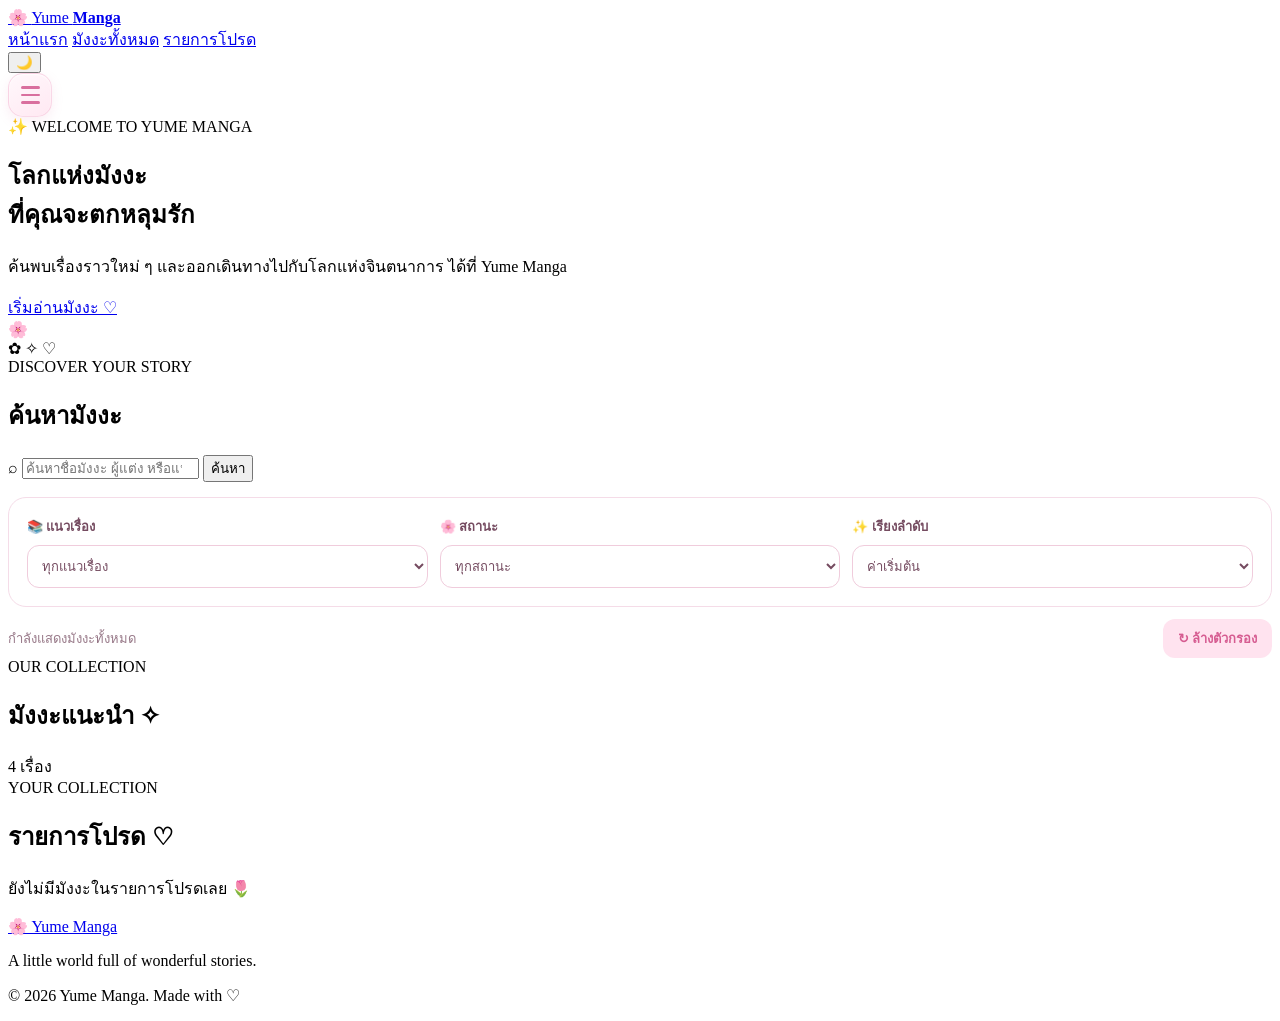
==== index.html @ 16c9b073 "Create index.html" ====
<!DOCTYPE html>
<html lang="th">
<head>
    <meta charset="UTF-8">
    <meta name="viewport" content="width=device-width, initial-scale=1.0">

    <meta name="theme-color" content="#fff1f7">
    <meta name="description" content="Yume Manga โลกแห่งมังงะที่คุณชื่นชอบ">

    <title>Yume Manga | Pink Dream</title>

    <link rel="stylesheet" href="style.css">
    <script src="script.js" defer></script>

    <style>
        /* =================================
           ADVANCED SEARCH
        ================================= */

        .advanced-filters {
            width: 100%;
            display: grid;
            grid-template-columns: repeat(3, minmax(0, 1fr));
            gap: 12px;
            margin-top: 15px;
            padding: 18px;
            border-radius: 18px;
            background: var(--card-bg, #fff);
            border: 1px solid #f5dce8;
            box-sizing: border-box;
        }

        .filter-group {
            display: flex;
            flex-direction: column;
            gap: 8px;
            min-width: 0;
        }

        .filter-group label {
            font-size: 13px;
            font-weight: bold;
            color: var(--text-color, #754b60);
        }

        .filter-select {
            width: 100%;
            min-width: 0;
            box-sizing: border-box;
            padding: 12px 10px;
            border-radius: 12px;
            border: 1px solid #f0ccdc;
            background: var(--card-bg, #fff);
            color: var(--text-color, #754b60);
            font-family: inherit;
            font-size: 13px;
            outline: none;
        }

        .filter-select:focus {
            border-color: #e98ab5;
            box-shadow: 0 0 0 3px rgba(233,138,181,0.12);
        }

        .filter-bottom {
            display: flex;
            justify-content: space-between;
            align-items: center;
            gap: 12px;
            margin-top: 12px;
        }

        .filter-summary {
            font-size: 13px;
            color: var(--text-color, #754b60);
            opacity: 0.75;
        }

        .clear-filters {
            padding: 9px 15px;
            border: none;
            border-radius: 12px;
            background: #ffe3ef;
            color: #d65c91;
            font-family: inherit;
            font-size: 13px;
            font-weight: bold;
            cursor: pointer;
        }

        .clear-filters:active {
            transform: scale(0.97);
        }

        body.dark .advanced-filters {
            border-color: rgba(255,255,255,0.1);
        }

        body.dark .filter-select {
            border-color: rgba(255,255,255,0.15);
        }

        body.dark .clear-filters {
            background: #593b4b;
            color: #ffc2dc;
        }

        @media (max-width: 600px) {
            .advanced-filters {
                grid-template-columns: 1fr;
                gap: 13px;
                padding: 15px;
            }

            .filter-select {
                padding: 13px 12px;
            }

            .filter-bottom {
                align-items: center;
            }
        }

        /* =================================
           CUTE PINK MENU BUTTON
        ================================= */

        .menu-button {
            width: 44px;
            height: 44px;
            min-width: 44px;
            padding: 0;

            display: flex;
            flex-direction: column;
            justify-content: center;
            align-items: center;
            gap: 5px;

            border: 1px solid rgba(236, 151, 190, 0.3);
            border-radius: 15px;

            background: linear-gradient(
                145deg,
                #fff8fc,
                #ffe8f2
            );

            box-shadow:
                0 4px 12px rgba(225, 126, 169, 0.13),
                inset 0 1px 2px rgba(255,255,255,0.9);

            cursor: pointer;

            transition:
                transform 0.25s ease,
                box-shadow 0.25s ease,
                background 0.25s ease;

            -webkit-tap-highlight-color: transparent;
        }

        .menu-button span {
            display: block;
            width: 19px;
            height: 2.5px;

            border-radius: 10px;
            background: #d96f9e;

            transition:
                width 0.25s ease,
                transform 0.25s ease,
                opacity 0.2s ease;
        }

        .menu-button:active {
            transform: scale(0.91);
            box-shadow:
                0 2px 6px rgba(225, 126, 169, 0.15);
        }

        @media (hover: hover) {
            .menu-button:hover {
                transform: translateY(-2px);
                box-shadow:
                    0 6px 15px rgba(225, 126, 169, 0.2);
            }

            .menu-button:hover span:first-child,
            .menu-button:hover span:last-child {
                width: 14px;
            }
        }

        /* DARK MODE */

        body.dark .menu-button {
            background: linear-gradient(
                145deg,
                #493344,
                #382735
            );

            border-color: rgba(255, 190, 220, 0.15);

            box-shadow:
                0 4px 12px rgba(0,0,0,0.15),
                inset 0 1px 2px rgba(255,255,255,0.05);
        }

        body.dark .menu-button span {
            background: #ffc0dc;
        }

        /* ACCESSIBILITY */

        .menu-button:focus-visible {
            outline: 3px solid rgba(233,138,181,0.35);
            outline-offset: 3px;
        }

        @media (prefers-reduced-motion: reduce) {
            .menu-button,
            .menu-button span {
                transition: none;
            }
        }
    </style>
</head>

<body>

    <!-- HEADER -->
    <header class="header">
        <div class="header-inner">

            <a href="index.html" class="logo">
                <span class="logo-icon">🌸</span>
                <span>Yume <b>Manga</b></span>
            </a>

            <nav class="navbar">
                <a href="#home" class="nav-link active">หน้าแรก</a>
                <a href="#manga-list" class="nav-link">มังงะทั้งหมด</a>
                <a href="#favorites" class="nav-link">รายการโปรด</a>
            </nav>

            <div class="header-actions">

                <button
                    class="theme-button"
                    id="theme-toggle"
                    aria-label="เปลี่ยนธีม"
                >
                    🌙
                </button>

                <!-- NEW MENU BUTTON -->
                <button
                    class="menu-button"
                    id="menu-toggle"
                    aria-label="เปิดเมนู"
                    aria-expanded="false"
                    type="button"
                >
                    <span></span>
                    <span></span>
                    <span></span>
                </button>

            </div>

        </div>
    </header>


    <!-- MAIN -->
    <main>

        <!-- HERO -->
        <section class="hero" id="home">

            <div class="hero-content">

                <span class="hero-label">
                    ✨ WELCOME TO YUME MANGA
                </span>

                <h1>
                    โลกแห่งมังงะ<br>
                    ที่คุณจะตกหลุมรัก
                </h1>

                <p>
                    ค้นพบเรื่องราวใหม่ ๆ
                    และออกเดินทางไปกับโลกแห่งจินตนาการ
                    ได้ที่ Yume Manga
                </p>

                <a href="#manga-list" class="primary-button">
                    เริ่มอ่านมังงะ
                    <span>♡</span>
                </a>

            </div>

            <div class="hero-decoration">
                <div class="hero-circle">
                    <span>🌸</span>
                </div>
                <span class="floating flower-one">✿</span>
                <span class="floating flower-two">✧</span>
                <span class="floating flower-three">♡</span>
            </div>

        </section>


        <!-- SEARCH -->
        <section class="search-section">

            <div class="section-heading">
                <div>
                    <span class="small-label">DISCOVER YOUR STORY</span>
                    <h2>ค้นหามังงะ</h2>
                </div>
            </div>

            <div class="search-box">

                <span class="search-icon">⌕</span>

                <input
                    type="search"
                    id="manga-search"
                    placeholder="ค้นหาชื่อมังงะ ผู้แต่ง หรือแนวเรื่อง..."
                    autocomplete="off"
                >

                <button id="search-button">
                    ค้นหา
                </button>

            </div>

            <!-- ADVANCED FILTERS -->
            <div class="advanced-filters">

                <div class="filter-group">
                    <label for="genre-filter">📚 แนวเรื่อง</label>

                    <select id="genre-filter" class="filter-select">
                        <option value="">ทุกแนวเรื่อง</option>
                        <option value="Romance">Romance</option>
                        <option value="Romantic Comedy">Romantic Comedy</option>
                        <option value="Adventure">Adventure</option>
                        <option value="Slice of Life">Slice of Life</option>
                    </select>
                </div>

                <div class="filter-group">
                    <label for="status-filter">🌸 สถานะ</label>

                    <select id="status-filter" class="filter-select">
                        <option value="">ทุกสถานะ</option>
                        <option value="แนะนำ">แนะนำ</option>
                        <option value="ใหม่">ใหม่</option>
                    </select>
                </div>

                <div class="filter-group">
                    <label for="sort-filter">✨ เรียงลำดับ</label>

                    <select id="sort-filter" class="filter-select">
                        <option value="default">ค่าเริ่มต้น</option>
                        <option value="rating">คะแนนสูงสุด</option>
                        <option value="name">ชื่อ A–Z</option>
                    </select>
                </div>

            </div>

            <div class="filter-bottom">

                <span class="filter-summary" id="filter-summary">
                    กำลังแสดงมังงะทั้งหมด
                </span>

                <button
                    type="button"
                    class="clear-filters"
                    id="clear-filters"
                >
                    ↻ ล้างตัวกรอง
                </button>

            </div>

        </section>


        <!-- MANGA LIST -->
        <section class="manga-section" id="manga-list">

            <div class="section-heading">

                <div>
                    <span class="small-label">OUR COLLECTION</span>
                    <h2>มังงะแนะนำ <span>✧</span></h2>
                </div>

                <span class="result-count" id="result-count">
                    4 เรื่อง
                </span>

            </div>

            <div class="manga-grid" id="manga-grid"></div>

            <p class="empty-message" id="empty-message" hidden>
                ไม่พบมังงะที่ค้นหา ♡
            </p>

        </section>


        <!-- FAVORITES -->
        <section class="favorites-section" id="favorites">

            <div class="section-heading">
                <div>
                    <span class="small-label">YOUR COLLECTION</span>
                    <h2>รายการโปรด <span>♡</span></h2>
                </div>
            </div>

            <div class="manga-grid" id="favorites-grid"></div>

            <p class="empty-message" id="favorites-empty">
                ยังไม่มีมังงะในรายการโปรดเลย 🌷
            </p>

        </section>

    </main>


    <!-- FOOTER -->
    <footer class="footer">

        <a href="#home" class="footer-logo">
            🌸 Yume Manga
        </a>

        <p>
            A little world full of wonderful stories.
        </p>

        <div class="footer-line"></div>

        <p class="copyright">
            © 2026 Yume Manga. Made with ♡
        </p>

    </footer>


    <!-- NOTIFICATION -->
    <div class="toast" id="toast" role="status" aria-live="polite"></div>

</body>
</html>
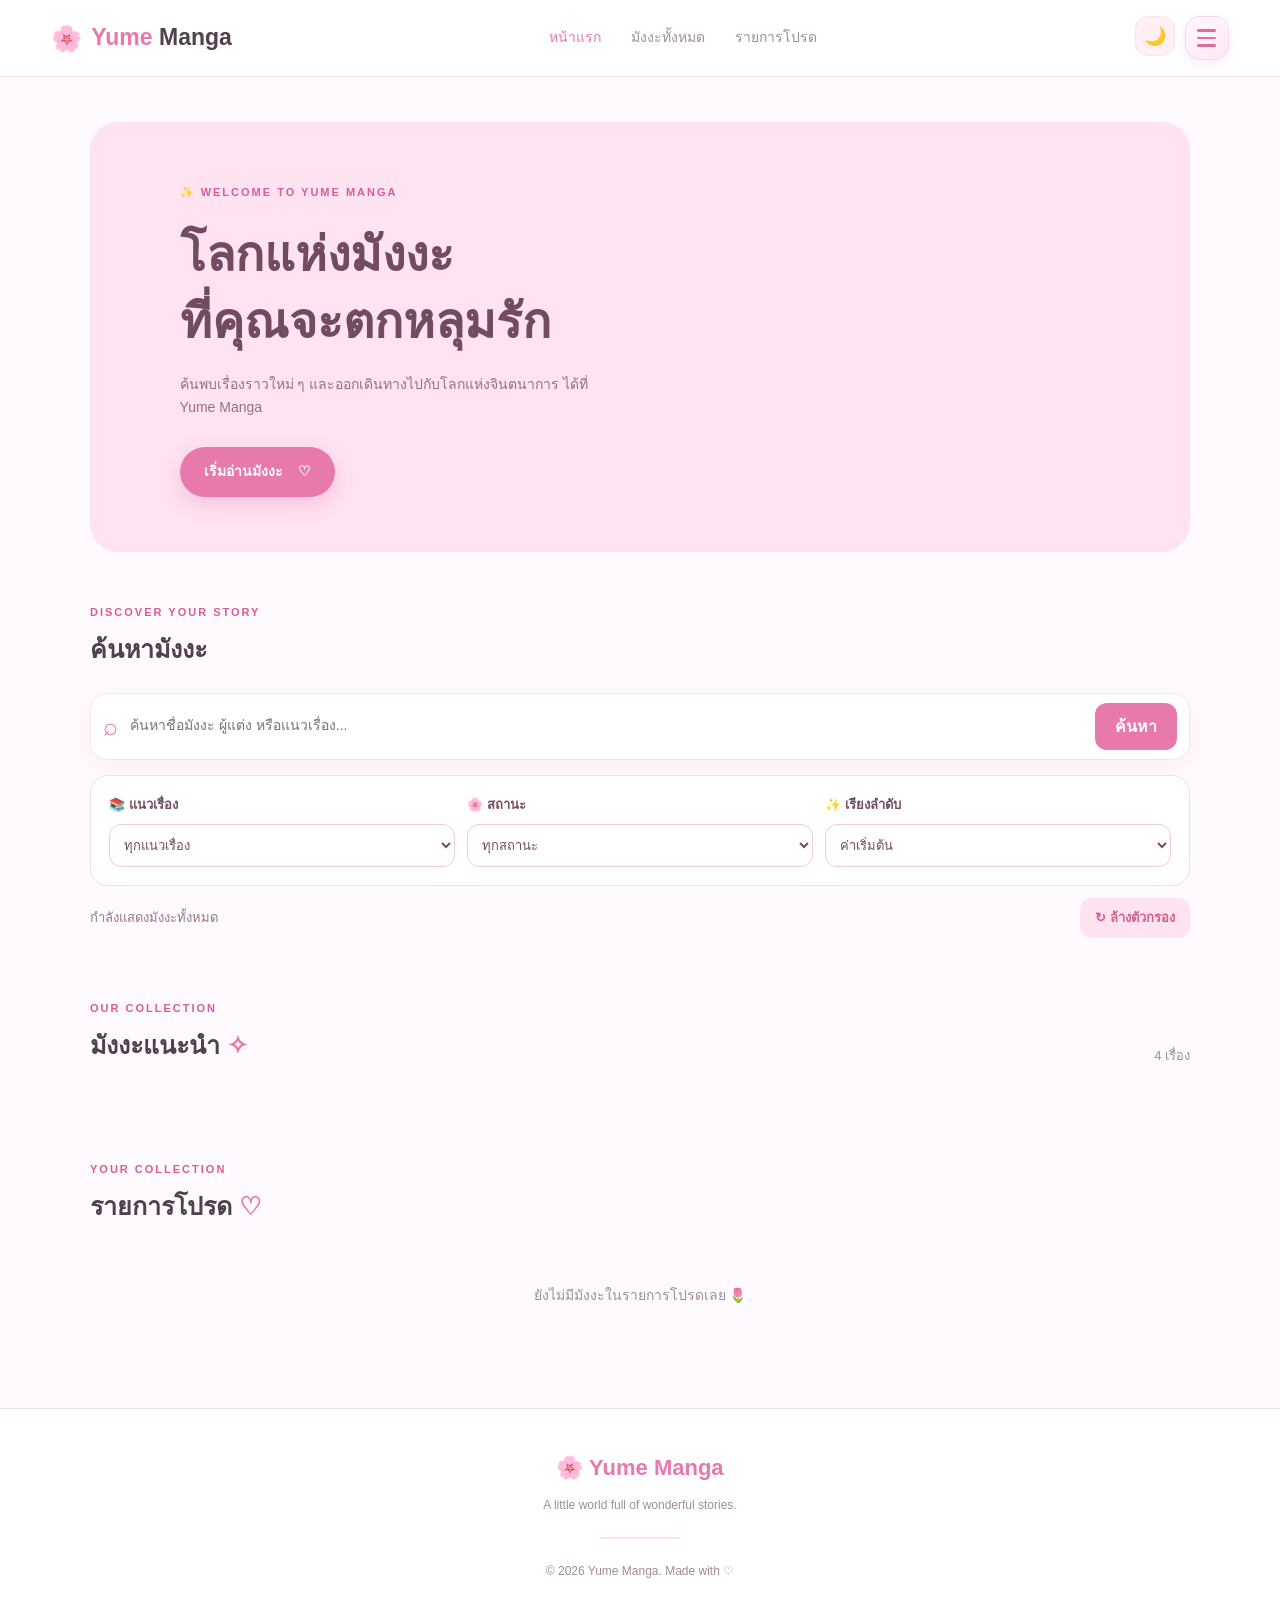
==== commit a67dceed: "Update index.html" ====
--- a/index.html
+++ b/index.html
@@ -1,6 +1,6 @@
 
 <!DOCTYPE html>
-<html lang="th">
+<html lang="th"> 
 <head>
     <meta charset="UTF-8">
     <meta name="viewport" content="width=device-width, initial-scale=1.0">
--- a/style.css
+++ b/style.css
@@ -0,0 +1,1553 @@
+/* =================================
+   YUME MANGA - PINK DREAM v1.1
+   Original Design + Responsive
+================================= */
+
+:root {
+    --pink: #e879ad;
+    --pink-dark: #d95b98;
+    --pink-light: #fff0f6;
+    --pink-soft: #ffe3ef;
+
+    --bg: #fffafd;
+    --surface: #ffffff;
+    --text: #51414c;
+    --muted: #a18d99;
+    --border: #f5e4ed;
+
+    --shadow: 0 8px 30px rgba(211, 112, 160, 0.09);
+}
+
+/* DARK MODE */
+
+body.dark {
+    --pink: #f18bbd;
+    --pink-dark: #e879ad;
+    --pink-light: #493143;
+    --pink-soft: #57384c;
+
+    --bg: #211b25;
+    --surface: #2c2430;
+    --text: #f9eaf2;
+    --muted: #c0a8b7;
+    --border: #443443;
+
+    --shadow: 0 8px 30px rgba(0, 0, 0, 0.2);
+}
+
+/* RESET */
+
+* {
+    margin: 0;
+    padding: 0;
+    box-sizing: border-box;
+}
+
+html {
+    scroll-behavior: smooth;
+    scroll-padding-top: 90px;
+    -webkit-text-size-adjust: 100%;
+}
+
+body {
+    font-family: -apple-system, BlinkMacSystemFont,
+        "Segoe UI", sans-serif;
+
+    background: var(--bg);
+    color: var(--text);
+    line-height: 1.7;
+
+    overflow-x: hidden;
+    min-height: 100vh;
+
+    transition: background 0.3s, color 0.3s;
+}
+
+button, input {
+    font: inherit;
+}
+
+button {
+    cursor: pointer;
+    -webkit-tap-highlight-color: transparent;
+}
+
+a {
+    color: inherit;
+    text-decoration: none;
+}
+
+img {
+    max-width: 100%;
+}
+
+section {
+    width: min(1100px, 90%);
+    margin: auto;
+}
+
+/* HEADER */
+
+.header {
+    background: var(--surface);
+    border-bottom: 1px solid var(--border);
+
+    position: sticky;
+    top: 0;
+    z-index: 100;
+}
+
+.header-inner {
+    width: min(1200px, 92%);
+    min-height: 76px;
+    margin: auto;
+
+    display: flex;
+    align-items: center;
+    justify-content: space-between;
+    gap: 25px;
+}
+
+.logo {
+    display: flex;
+    align-items: center;
+    gap: 9px;
+
+    font-size: 23px;
+    font-weight: 800;
+    color: var(--pink);
+    white-space: nowrap;
+}
+
+.logo-icon {
+    font-size: 25px;
+}
+
+.logo b {
+    color: var(--text);
+}
+
+.navbar {
+    display: flex;
+    align-items: center;
+    gap: 30px;
+}
+
+.nav-link {
+    font-size: 14px;
+    color: var(--muted);
+    transition: 0.2s;
+}
+
+.nav-link:hover,
+.nav-link.active {
+    color: var(--pink);
+}
+
+.header-actions {
+    display: flex;
+    gap: 10px;
+}
+
+.theme-button,
+.menu-button {
+    width: 40px;
+    height: 40px;
+
+    border: 1px solid var(--border);
+    border-radius: 13px;
+
+    background: var(--pink-light);
+    color: var(--text);
+
+    font-size: 18px;
+}
+
+.menu-button {
+    display: none;
+}
+
+/* HERO */
+
+.hero {
+    min-height: 370px;
+    margin: 45px auto;
+
+    padding: 55px 7%;
+    border-radius: 28px;
+
+    background:
+        radial-gradient(circle at 85% 20%,
+            #fff 0%, transparent 24%),
+        linear-gradient(120deg,
+            #ffe9f2, #ffd5e8, #fff1f7);
+
+    display: flex;
+    align-items: center;
+    justify-content: space-between;
+
+    overflow: hidden;
+    position: relative;
+}
+
+.dark .hero {
+    background:
+        linear-gradient(120deg,
+            #493143, #68415a, #3c293b);
+}
+
+.hero-content {
+    max-width: 580px;
+    position: relative;
+    z-index: 2;
+}
+
+.hero-label,
+.small-label {
+    color: var(--pink-dark);
+    font-size: 11px;
+    font-weight: 800;
+    letter-spacing: 2px;
+}
+
+.hero h1 {
+    font-size: clamp(32px, 5vw, 48px);
+    line-height: 1.35;
+    margin: 17px 0;
+    color: #704b61;
+}
+
+.dark .hero h1 {
+    color: #fff0f6;
+}
+
+.hero p {
+    color: #956f83;
+    max-width: 420px;
+    font-size: 14px;
+    margin-bottom: 27px;
+}
+
+.dark .hero p {
+    color: #f4d5e5;
+}
+
+.primary-button {
+    display: inline-flex;
+    align-items: center;
+    gap: 15px;
+
+    background: var(--pink);
+    color: white;
+
+    padding: 13px 24px;
+    border-radius: 30px;
+
+    font-size: 14px;
+    font-weight: 700;
+
+    box-shadow: 0 7px 20px rgba(216, 99, 155, 0.25);
+    transition: 0.25s;
+}
+
+.primary-button:hover {
+    background: var(--pink-dark);
+    transform: translateY(-3px);
+}
+
+.hero-decoration {
+    width: 270px;
+    height: 270px;
+    position: relative;
+    flex-shrink: 0;
+    margin-right: 25px;
+}
+
+.hero-circle {
+    width: 210px;
+    height: 210px;
+
+    position: absolute;
+    top: 30px;
+    left: 30px;
+
+    background: rgba(255,255,255,0.65);
+    border: 2px solid rgba(255,255,255,0.8);
+    border-radius: 50%;
+
+    display: grid;
+    place-items: center;
+}
+
+.hero-circle span {
+    font-size: 100px;
+}
+
+.floating {
+    position: absolute;
+    color: #e879ad;
+}
+
+.flower-one {
+    top: 0;
+    right: 20px;
+    font-size: 40px;
+}
+
+.flower-two {
+    bottom: 5px;
+    left: 0;
+    font-size: 35px;
+}
+
+.flower-three {
+    bottom: 25px;
+    right: 0;
+    font-size: 45px;
+}
+
+/* SECTION HEADING */
+
+.section-heading {
+    display: flex;
+    justify-content: space-between;
+    align-items: end;
+    margin-bottom: 22px;
+    gap: 10px;
+}
+
+.section-heading h2 {
+    font-size: 25px;
+    margin-top: 4px;
+}
+
+.section-heading h2 span {
+    color: var(--pink);
+}
+
+.result-count {
+    color: var(--muted);
+    font-size: 13px;
+}
+
+/* SEARCH */
+
+.search-section {
+    margin-bottom: 55px;
+}
+
+.search-box {
+    display: flex;
+    align-items: center;
+    gap: 12px;
+
+    background: var(--surface);
+    border: 1px solid var(--border);
+    border-radius: 17px;
+
+    padding: 9px 12px;
+    box-shadow: var(--shadow);
+
+    width: 100%;
+}
+
+.search-icon {
+    font-size: 25px;
+    color: var(--pink);
+    flex-shrink: 0;
+}
+
+.search-box input {
+    flex: 1;
+    min-width: 0;
+    width: 100%;
+
+    border: none;
+    outline: none;
+
+    background: transparent;
+    color: var(--text);
+    font-size: 14px;
+}
+
+.search-box button {
+    flex-shrink: 0;
+
+    border: none;
+    border-radius: 12px;
+    padding: 10px 20px;
+
+    background: var(--pink);
+    color: white;
+    font-weight: 700;
+}
+
+/* MANGA GRID */
+
+.manga-section,
+.favorites-section {
+    margin-bottom: 65px;
+}
+
+.manga-grid {
+    display: grid;
+    grid-template-columns: repeat(4, minmax(0, 1fr));
+    gap: 22px;
+}
+
+/* MANGA CARD */
+
+.manga-card {
+    min-width: 0;
+
+    background: var(--surface);
+    border: 1px solid var(--border);
+    border-radius: 17px;
+
+    overflow: hidden;
+    box-shadow: var(--shadow);
+
+    transition: transform 0.25s, box-shadow 0.25s;
+}
+
+.manga-card:hover {
+    transform: translateY(-6px);
+    box-shadow: 0 15px 35px rgba(211,112,160,0.16);
+}
+
+.manga-cover {
+    height: 220px;
+    position: relative;
+
+    display: grid;
+    place-items: center;
+    overflow: hidden;
+}
+
+.cover-art {
+    font-size: 70px;
+    filter: drop-shadow(0 8px 10px rgba(0,0,0,0.12));
+    transition: transform 0.3s;
+}
+
+.manga-card:hover .cover-art {
+    transform: scale(1.12) rotate(-4deg);
+}
+
+.cover-1 {
+    background: linear-gradient(140deg, #ffd5e8, #f5b4d1);
+}
+
+.cover-2 {
+    background: linear-gradient(140deg, #d8d4ff, #b9b5f3);
+}
+
+.cover-3 {
+    background: linear-gradient(140deg, #ffe6bc, #f9c78f);
+}
+
+.cover-4 {
+    background: linear-gradient(140deg, #d3f0e5, #a7ddcf);
+}
+
+.manga-status {
+    position: absolute;
+    top: 12px;
+    left: 12px;
+
+    background: rgba(255,255,255,0.9);
+    color: #c65e91;
+
+    border-radius: 20px;
+    padding: 4px 10px;
+
+    font-size: 10px;
+    font-weight: 800;
+}
+
+.favorite-button {
+    position: absolute;
+    top: 10px;
+    right: 10px;
+
+    width: 34px;
+    height: 34px;
+
+    border: none;
+    border-radius: 50%;
+
+    background: rgba(255,255,255,0.9);
+    color: #d8a3bd;
+
+    font-size: 18px;
+}
+
+.favorite-button.selected {
+    color: #e34e8c;
+}
+
+.manga-info {
+    padding: 15px;
+}
+
+.manga-info h3 {
+    font-size: 15px;
+    margin-bottom: 5px;
+
+    overflow-wrap: anywhere;
+}
+
+.manga-info p {
+    color: var(--muted);
+    font-size: 12px;
+}
+
+.manga-meta {
+    display: flex;
+    align-items: center;
+    justify-content: space-between;
+    gap: 5px;
+
+    margin-top: 13px;
+}
+
+.genre {
+    background: var(--pink-light);
+    color: var(--pink-dark);
+
+    padding: 4px 9px;
+    border-radius: 20px;
+
+    font-size: 10px;
+}
+
+.rating {
+    color: #d89b45;
+    font-size: 12px;
+    white-space: nowrap;
+}
+
+/* EMPTY MESSAGE */
+
+.empty-message {
+    color: var(--muted);
+    text-align: center;
+    padding: 35px 10px;
+    font-size: 14px;
+}
+
+/* FOOTER */
+
+.footer {
+    text-align: center;
+    background: var(--surface);
+
+    border-top: 1px solid var(--border);
+    padding: 40px 15px;
+}
+
+.footer-logo {
+    color: var(--pink);
+    font-weight: 800;
+    font-size: 22px;
+}
+
+.footer p {
+    color: var(--muted);
+    font-size: 12px;
+    margin-top: 8px;
+}
+
+.footer-line {
+    width: 80px;
+    height: 2px;
+    background: var(--pink-soft);
+    margin: 22px auto;
+}
+
+/* TOAST */
+
+.toast {
+    position: fixed;
+    bottom: calc(25px + env(safe-area-inset-bottom));
+    left: 50%;
+
+    transform: translate(-50%, 20px);
+    opacity: 0;
+    pointer-events: none;
+
+    background: var(--text);
+    color: var(--surface);
+
+    padding: 12px 22px;
+    border-radius: 30px;
+
+    font-size: 13px;
+    z-index: 200;
+
+    transition: 0.3s;
+    max-width: 90%;
+    text-align: center;
+}
+
+.toast.show {
+    opacity: 1;
+    transform: translate(-50%, 0);
+}
+
+/* MOBILE MENU */
+
+@media (max-width: 700px) {
+
+    section {
+        width: 92%;
+    }
+
+    .header-inner {
+        width: 92%;
+        min-height: 65px;
+    }
+
+    .logo {
+        font-size: 20px;
+    }
+
+    .menu-button {
+        display: block;
+    }
+
+    .navbar {
+        display: none;
+
+        position: absolute;
+        top: 65px;
+        left: 0;
+        width: 100%;
+
+        background: var(--surface);
+        border-bottom: 1px solid var(--border);
+
+        padding: 20px;
+        flex-direction: column;
+        gap: 20px;
+    }
+
+    .navbar.open {
+        display: flex;
+    }
+
+    .hero {
+        min-height: 340px;
+        padding: 35px 25px;
+        margin: 25px auto;
+    }
+
+    .hero-decoration {
+        position: absolute;
+        right: -110px;
+        bottom: -50px;
+        opacity: 0.35;
+    }
+
+    .hero-content {
+        max-width: 100%;
+    }
+
+    .hero h1 {
+        font-size: 33px;
+    }
+
+    .manga-grid {
+        grid-template-columns: repeat(2, minmax(0, 1fr));
+        gap: 13px;
+    }
+
+    .manga-cover {
+        height: clamp(145px, 43vw, 190px);
+    }
+
+    .cover-art {
+        font-size: 55px;
+    }
+
+    .manga-info {
+        padding: 11px;
+    }
+
+    .manga-info h3 {
+        font-size: 13px;
+        line-height: 1.5;
+    }
+
+    .section-heading h2 {
+        font-size: 21px;
+    }
+
+    .search-section {
+        margin-bottom: 40px;
+    }
+
+}
+
+/* SMALL IPHONE */
+
+@media (max-width: 390px) {
+
+    .hero {
+        padding: 30px 20px;
+    }
+
+    .hero h1 {
+        font-size: 29px;
+    }
+
+    .search-box {
+        gap: 8px;
+        padding: 8px;
+    }
+
+    .search-box button {
+        padding: 9px 12px;
+        font-size: 12px;
+    }
+
+    .search-box input {
+        font-size: 13px;
+    }
+
+    .manga-grid {
+        gap: 10px;
+    }
+
+    .manga-cover {
+        height: 145px;
+    }
+
+    .manga-info {
+        padding: 9px;
+    }
+
+    .favorite-button {
+        width: 32px;
+        height: 32px;
+        top: 7px;
+        right: 7px;
+    }
+
+    .manga-status {
+        top: 8px;
+        left: 7px;
+        font-size: 9px;
+        padding: 3px 7px;
+    }
+
+}
+
+/* VERY SMALL SCREEN */
+
+@media (max-width: 340px) {
+
+    .hero h1 {
+        font-size: 26px;
+    }
+
+    .manga-cover {
+        height: 125px;
+    }
+
+    .cover-art {
+        font-size: 43px;
+    }
+
+    .section-heading h2 {
+        font-size: 18px;
+    }
+
+}
+
+/* IPHONE SAFE AREA */
+
+@supports (padding: env(safe-area-inset-bottom)) {
+
+    .footer {
+        padding-bottom: calc(40px + env(safe-area-inset-bottom));
+    }
+
+}
+
+/* REDUCED MOTION */
+
+@media (prefers-reduced-motion: reduce) {
+
+    *,
+    *::before,
+    *::after {
+        scroll-behavior: auto !important;
+        transition-duration: 0.01ms !important;
+        animation-duration: 0.01ms !important;
+    }
+
+}
+/* =================================
+   MOBILE MANGA CARD FIX
+================================= */
+
+.manga-cover {
+    position: relative;
+    overflow: hidden;
+}
+
+.cover-image {
+    display: block;
+    width: 100%;
+    height: 100%;
+    object-fit: cover;
+    object-position: center;
+}
+
+/* มือถือ */
+@media (max-width: 700px) {
+
+    .manga-grid,
+    #manga-grid,
+    #favorites-grid {
+        grid-template-columns: repeat(2, minmax(0, 1fr));
+        gap: 12px;
+    }
+
+    .manga-card {
+        min-width: 0;
+        width: 100%;
+        border-radius: 12px;
+        overflow: hidden;
+    }
+
+    .manga-cover {
+        width: 100%;
+        height: auto;
+        aspect-ratio: 3 / 4;
+        border-radius: 12px;
+    }
+
+    .cover-image {
+        position: absolute;
+        inset: 0;
+        width: 100%;
+        height: 100%;
+        object-fit: cover;
+    }
+
+    .cover-art {
+        font-size: 42px;
+    }
+
+    .manga-info {
+        padding: 9px;
+    }
+
+    .manga-info h3 {
+        font-size: 14px;
+        line-height: 1.4;
+    }
+
+    .manga-info p {
+        font-size: 12px;
+    }
+
+    .manga-meta {
+        font-size: 11px;
+        gap: 5px;
+    }
+}
+/* =================================
+   PAGE TRANSITION
+================================= */
+
+body {
+    opacity: 1;
+    transition: opacity 0.45s ease;
+}
+
+body.page-leaving {
+    opacity: 0;
+}
+
+@media (prefers-reduced-motion: reduce) {
+    body {
+        transition: none;
+    }
+}
+
+/* =================================
+   YUME MANGA - HERO BLUR BACKGROUND
+================================= */
+
+.hero {
+    position: relative;
+    isolation: isolate;
+    overflow: hidden;
+
+    background: #ffe3ef;
+}
+
+/* รูปภาพพื้นหลังแบบเบลอ */
+.hero::before {
+    content: "";
+    position: absolute;
+    inset: -15px;
+    z-index: -2;
+
+    background-image: url("https://i.ibb.co/YFgqMd2Y/IMG-0513.jpg");
+    background-size: cover;
+    background-position: center;
+    background-repeat: no-repeat;
+
+    filter: blur(9px);
+    transform: scale(1.05);
+}
+
+/* ชั้นสีชมพูโปร่งใส */
+.hero::after {
+    content: "";
+    position: absolute;
+    inset: 0;
+    z-index: -1;
+
+    background: rgba(255, 225, 239, 0.72);
+    pointer-events: none;
+}
+
+/* Dark Mode */
+body.dark .hero::after {
+    background: rgba(55, 35, 51, 0.72);
+}
+
+/* เนื้อหาต้องอยู่ด้านบน */
+.hero-content,
+.hero-decoration {
+    position: relative;
+    z-index: 1;
+}
+
+/* =================================
+   HERO MOBILE LAYOUT FIX
+================================= */
+
+.hero {
+    width: min(1100px, 90%);
+    min-height: 370px;
+    display: flex;
+    align-items: center;
+    justify-content: space-between;
+}
+
+.hero-content {
+    width: 100%;
+    max-width: 580px;
+    min-width: 0;
+    flex: 1 1 auto;
+}
+
+.hero h1 {
+    word-break: normal;
+    overflow-wrap: normal;
+    line-height: 1.4;
+}
+
+.hero-label {
+    letter-spacing: 2px;
+}
+
+/* MOBILE */
+@media (max-width: 700px) {
+
+    .hero {
+        width: 92%;
+        min-height: 340px;
+        padding: 35px 25px;
+        display: block;
+    }
+
+    .hero-content {
+        width: 100%;
+        max-width: none;
+        min-width: 0;
+    }
+
+    .hero h1 {
+        font-size: clamp(27px, 7vw, 33px);
+        line-height: 1.45;
+    }
+
+    .hero p {
+        max-width: 100%;
+        font-size: 14px;
+        line-height: 1.8;
+    }
+
+    .hero-decoration {
+        position: absolute;
+        right: -110px;
+        bottom: -50px;
+        opacity: 0.35;
+        pointer-events: none;
+    }
+
+}
+
+/* SMALL IPHONE */
+@media (max-width: 390px) {
+
+    .hero {
+        padding: 30px 20px;
+    }
+
+    .hero-content {
+        width: 100%;
+    }
+
+    .hero h1 {
+        font-size: 29px;
+    }
+
+}
+
+/* =================================
+   HERO BACKGROUND - FINAL FIX
+================================= */
+
+/* ลดความเบลอของภาพพื้นหลัง */
+.hero::before {
+    filter: blur(2px);
+    transform: scale(1.02);
+}
+
+/* ลดความเข้มของสีชมพูที่ทับภาพ */
+.hero::after {
+    background: rgba(255, 225, 239, 0.35);
+}
+
+/* เอาดอกไม้และวงกลมตกแต่งออก */
+.hero-decoration {
+    display: none !important;
+}
+
+/* DARK MODE */
+body.dark .hero::after {
+    background: rgba(55, 35, 51, 0.45);
+}
+
+/* =========================================
+   YUME MANGA — PINK DREAM EFFECTS
+   Global Animation System
+========================================= */
+
+/* -----------------------------------------
+   1. GLOBAL SMOOTH EFFECTS
+----------------------------------------- */
+
+html {
+    scroll-behavior: smooth;
+}
+
+body {
+    overflow-x: hidden;
+}
+
+button,
+a,
+.manga-card,
+.chapter-item {
+    -webkit-tap-highlight-color: transparent;
+}
+
+/* -----------------------------------------
+   2. SOFT PAGE TRANSITION
+----------------------------------------- */
+
+body {
+    transition:
+        background-color 0.4s ease,
+        color 0.4s ease,
+        opacity 0.5s ease;
+}
+
+body.page-leaving {
+    opacity: 0;
+    pointer-events: none;
+}
+
+/* -----------------------------------------
+   3. FLOATING SPARKLES
+----------------------------------------- */
+
+body::after {
+    content: "✦";
+    position: fixed;
+    top: 18%;
+    right: 7%;
+    z-index: 10;
+    color: var(--pink);
+    font-size: 17px;
+    opacity: 0;
+    pointer-events: none;
+    animation: yumeSparkle 5s ease-in-out infinite;
+}
+
+@keyframes yumeSparkle {
+    0%, 100% {
+        opacity: 0;
+        transform: translateY(10px) rotate(0deg) scale(0.7);
+    }
+
+    35%, 65% {
+        opacity: 0.65;
+        transform: translateY(-8px) rotate(45deg) scale(1);
+    }
+}
+
+/* -----------------------------------------
+   4. MANGA CARD REVEAL
+----------------------------------------- */
+
+.manga-card {
+    animation: yumeCardAppear 0.65s ease both;
+    transition:
+        transform 0.35s ease,
+        box-shadow 0.35s ease,
+        opacity 0.35s ease;
+}
+
+@keyframes yumeCardAppear {
+    from {
+        opacity: 0;
+        transform: translateY(18px) scale(0.97);
+    }
+
+    to {
+        opacity: 1;
+        transform: translateY(0) scale(1);
+    }
+}
+
+.manga-card:active {
+    transform: scale(0.97);
+}
+
+.manga-cover {
+    overflow: hidden;
+}
+
+.cover-image {
+    transition:
+        transform 0.65s cubic-bezier(0.2, 0.7, 0.3, 1),
+        filter 0.4s ease;
+}
+
+.manga-card:hover .cover-image {
+    transform: scale(1.07);
+    filter: brightness(1.04);
+}
+
+/* -----------------------------------------
+   5. FAVORITE BUTTON
+----------------------------------------- */
+
+.favorite-button {
+    transition:
+        transform 0.25s ease,
+        background 0.25s ease,
+        color 0.25s ease;
+}
+
+.favorite-button:active {
+    transform: scale(0.8);
+}
+
+.favorite-button.selected {
+    animation: yumeHeart 0.35s ease;
+}
+
+@keyframes yumeHeart {
+    0% {
+        transform: scale(0.7);
+    }
+
+    55% {
+        transform: scale(1.2);
+    }
+
+    100% {
+        transform: scale(1);
+    }
+}
+
+/* -----------------------------------------
+   6. BUTTON FEEDBACK
+----------------------------------------- */
+
+button {
+    transition:
+        transform 0.25s ease,
+        box-shadow 0.25s ease,
+        background-color 0.25s ease;
+}
+
+button:active {
+    transform: scale(0.96);
+}
+
+.nav-link {
+    transition:
+        color 0.25s ease,
+        transform 0.25s ease;
+}
+
+/* -----------------------------------------
+   7. TOAST ANIMATION
+----------------------------------------- */
+
+#toast {
+    transition:
+        opacity 0.35s ease,
+        transform 0.35s ease;
+}
+
+#toast.show {
+    animation: yumeToast 0.4s ease both;
+}
+
+@keyframes yumeToast {
+    from {
+        opacity: 0;
+        transform: translate(-50%, 15px);
+    }
+
+    to {
+        opacity: 1;
+        transform: translate(-50%, 0);
+    }
+}
+
+/* -----------------------------------------
+   8. DETAIL PAGE EFFECTS
+----------------------------------------- */
+
+.detail-container {
+    animation: yumeDetailAppear 0.7s ease both;
+}
+
+@keyframes yumeDetailAppear {
+    from {
+        opacity: 0;
+        transform: translateY(16px);
+    }
+
+    to {
+        opacity: 1;
+        transform: translateY(0);
+    }
+}
+
+.detail-box {
+    transition:
+        transform 0.5s ease,
+        box-shadow 0.5s ease;
+}
+
+.detail-box:hover {
+    transform: translateY(-4px);
+}
+
+.detail-cover {
+    transition: transform 0.7s ease;
+}
+
+.detail-box:hover .detail-cover {
+    transform: scale(1.025);
+}
+
+.chapter-item {
+    transition:
+        transform 0.25s ease,
+        background-color 0.25s ease,
+        box-shadow 0.25s ease;
+}
+
+.chapter-item:active {
+    transform: scale(0.98);
+}
+
+/* -----------------------------------------
+   9. READER PAGE EFFECTS
+----------------------------------------- */
+
+.reader-container {
+    animation: yumeReaderAppear 0.65s ease both;
+}
+
+@keyframes yumeReaderAppear {
+    from {
+        opacity: 0;
+    }
+
+    to {
+        opacity: 1;
+    }
+}
+
+.reader-page {
+    overflow: hidden;
+}
+
+.reader-page img {
+    animation: yumePageImage 0.55s ease both;
+}
+
+@keyframes yumePageImage {
+    from {
+        opacity: 0.65;
+    }
+
+    to {
+        opacity: 1;
+    }
+}
+
+.reader-header {
+    transition: background-color 0.3s ease;
+}
+
+/* -----------------------------------------
+   10. MOBILE TOUCH EFFECTS
+----------------------------------------- */
+
+@media (hover: none) {
+    .manga-card:hover {
+        transform: none;
+    }
+
+    .manga-card:hover .cover-image {
+        transform: none;
+    }
+
+    .detail-box:hover {
+        transform: none;
+    }
+
+    .detail-box:hover .detail-cover {
+        transform: none;
+    }
+}
+
+/* -----------------------------------------
+   11. REDUCED MOTION
+----------------------------------------- */
+
+@media (prefers-reduced-motion: reduce) {
+    html {
+        scroll-behavior: auto;
+    }
+
+    *,
+    *::before,
+    *::after {
+        animation-duration: 0.01ms !important;
+        animation-iteration-count: 1 !important;
+        transition-duration: 0.01ms !important;
+    }
+
+    body {
+        opacity: 1 !important;
+    }
+
+    body.page-leaving {
+        opacity: 1 !important;
+    }
+}
+
+/* =========================================
+   YUME MANGA - PINK DREAM EFFECTS
+   GLOBAL ANIMATIONS
+========================================= */
+
+/* การ์ดมังงะค่อย ๆ ปรากฏ */
+
+@keyframes mangaCardReveal {
+    from {
+        opacity: 0;
+        transform: translateY(22px) scale(0.97);
+    }
+
+    to {
+        opacity: 1;
+        transform: translateY(0) scale(1);
+    }
+}
+
+.manga-card {
+    animation: mangaCardReveal 0.65s ease both;
+    transition:
+        transform 0.3s ease,
+        box-shadow 0.3s ease;
+}
+
+/* ทำให้การ์ดแต่ละใบปรากฏเหลื่อมเวลากัน */
+
+.manga-card:nth-child(1) { animation-delay: 0.04s; }
+.manga-card:nth-child(2) { animation-delay: 0.09s; }
+.manga-card:nth-child(3) { animation-delay: 0.14s; }
+.manga-card:nth-child(4) { animation-delay: 0.19s; }
+.manga-card:nth-child(5) { animation-delay: 0.24s; }
+.manga-card:nth-child(6) { animation-delay: 0.29s; }
+.manga-card:nth-child(7) { animation-delay: 0.34s; }
+.manga-card:nth-child(8) { animation-delay: 0.39s; }
+
+/* เอฟเฟกต์ตอนชี้การ์ด */
+
+@media (hover: hover) {
+    .manga-card:hover {
+        transform: translateY(-7px);
+        box-shadow: 0 14px 30px rgba(214, 92, 145, 0.17);
+    }
+
+    .manga-card:hover .cover-image,
+    .manga-card:hover .cover-art {
+        transform: scale(1.06);
+    }
+}
+
+/* ภาพปก */
+
+.cover-image,
+.cover-art {
+    transition: transform 0.45s ease;
+}
+
+/* ปุ่มรายการโปรด */
+
+.favorite-button {
+    transition:
+        transform 0.25s ease,
+        background 0.25s ease,
+        color 0.25s ease;
+}
+
+.favorite-button:active {
+    transform: scale(0.82);
+}
+
+/* ปุ่มทั่วไป */
+
+button,
+.search-button,
+.filter-select,
+.back-button,
+.reader-navigation a {
+    transition:
+        transform 0.22s ease,
+        box-shadow 0.22s ease,
+        background 0.22s ease;
+}
+
+button:active,
+.search-button:active,
+.reader-navigation a:active {
+    transform: scale(0.96);
+}
+
+/* ช่องค้นหา */
+
+#manga-search:focus,
+.filter-select:focus {
+    outline: none;
+    border-color: var(--pink);
+    box-shadow: 0 0 0 4px rgba(255, 143, 189, 0.15);
+}
+
+/* หัวข้อส่วนต่าง ๆ */
+
+@keyframes pinkTitleReveal {
+    from {
+        opacity: 0;
+        transform: translateY(15px);
+    }
+
+    to {
+        opacity: 1;
+        transform: translateY(0);
+    }
+}
+
+.hero h1,
+.section-title,
+.reader-title {
+    animation: pinkTitleReveal 0.7s ease both;
+}
+
+/* Toast แจ้งเตือน */
+
+#toast {
+    transition:
+        opacity 0.3s ease,
+        transform 0.3s ease;
+}
+
+/* หน้าอ่านมังงะ */
+
+.reader-title {
+    animation-delay: 0.08s;
+}
+
+.reader-navigation a {
+    border: 1px solid rgba(214, 92, 145, 0.12);
+}
+
+@media (hover: hover) {
+    .reader-navigation a:not(.disabled):hover {
+        transform: translateY(-3px);
+        box-shadow: 0 7px 18px rgba(214, 92, 145, 0.15);
+    }
+}
+
+/* หน้าอ่าน: ให้ภาพแสดงตามปกติ ไม่รอ Animation */
+
+.reader-page img {
+    opacity: 1;
+    animation: none;
+}
+
+/* เอฟเฟกต์ปุ่มหน้ารายละเอียด */
+
+.detail-box .detail-action,
+.back-button,
+.chapter-item {
+    -webkit-tap-highlight-color: transparent;
+}
+
+@media (hover: hover) {
+    .detail-box .detail-action:hover:not(.disabled) {
+        transform: translateY(-2px);
+        box-shadow: 0 7px 18px rgba(214, 92, 145, 0.18);
+    }
+}
+
+/* ลดการเคลื่อนไหวสำหรับผู้ที่ตั้งค่าไว้ */
+
+@media (prefers-reduced-motion: reduce) {
+    .manga-card,
+    .hero h1,
+    .section-title,
+    .reader-title,
+    .cover-image,
+    .cover-art,
+    button,
+    .search-button,
+    .filter-select,
+    .reader-navigation a,
+    #toast {
+        animation: none !important;
+        transition: none !important;
+        transform: none !important;
+    }
+}
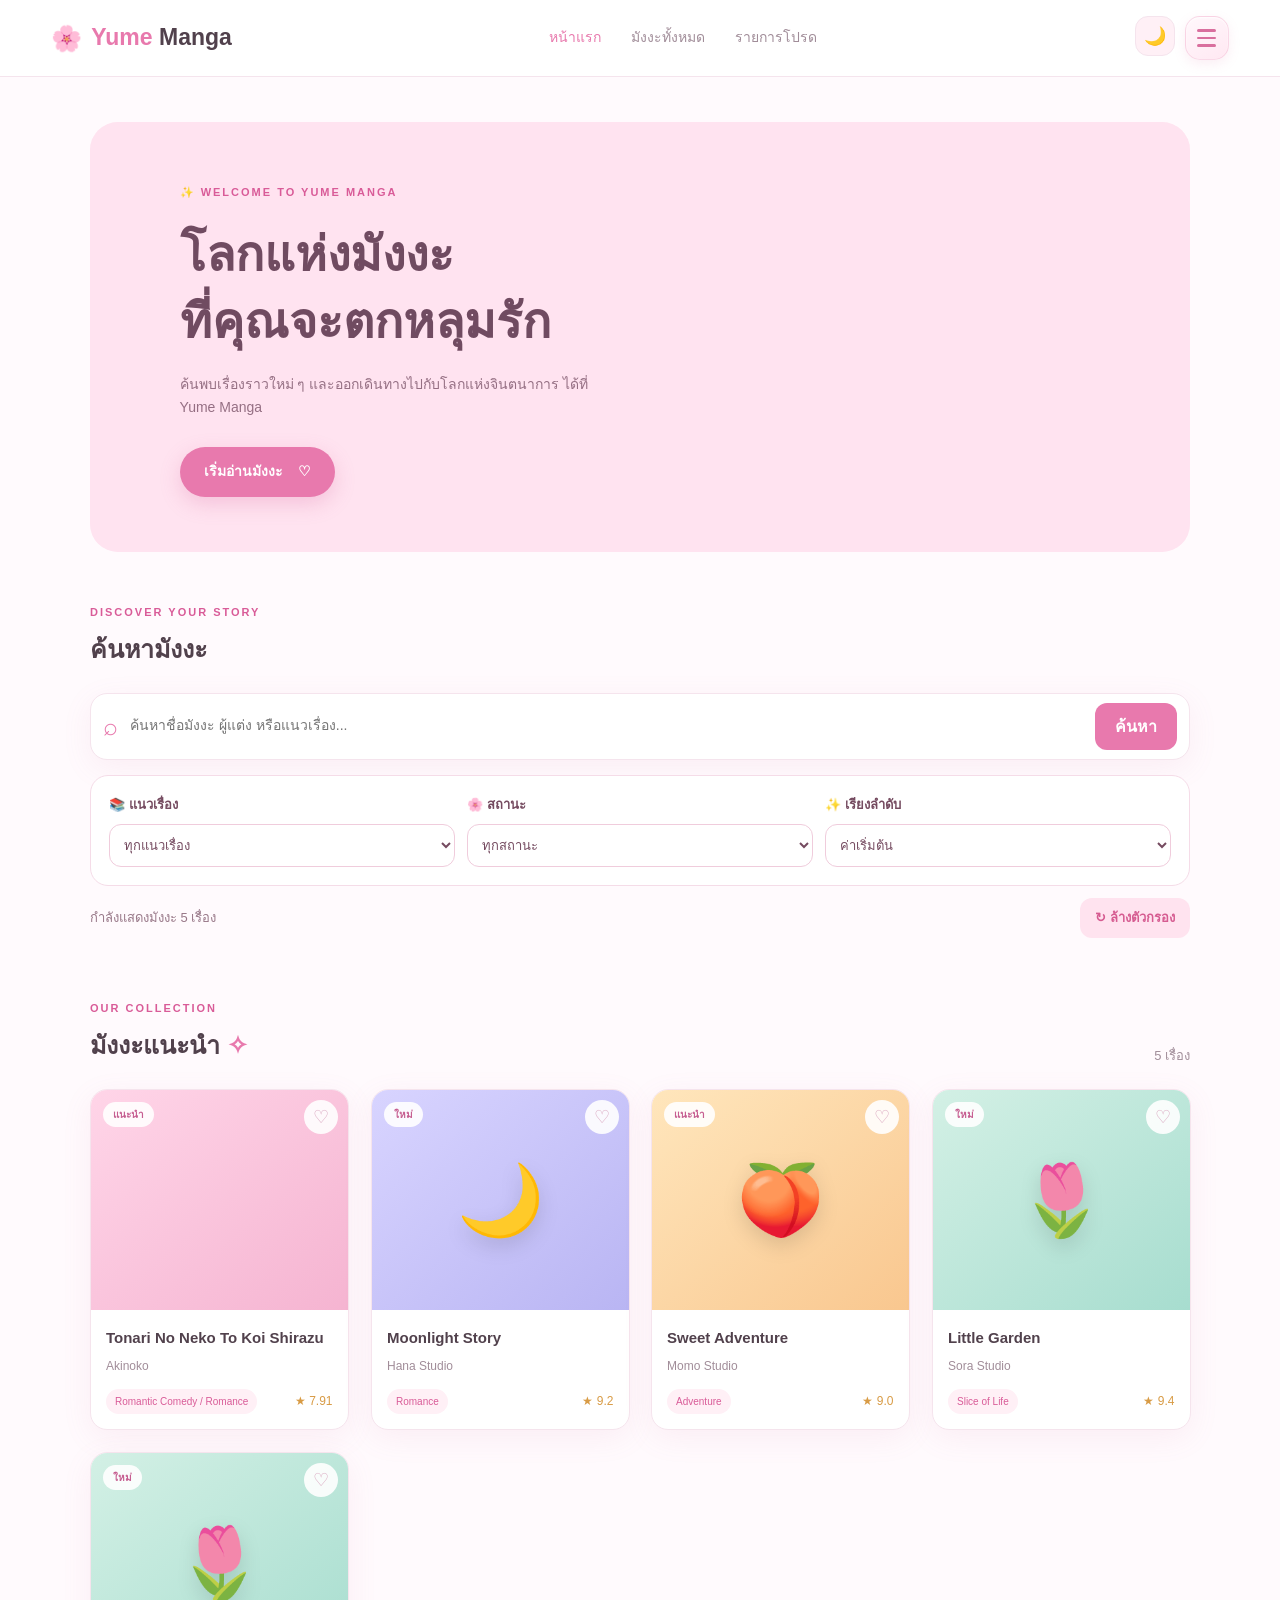
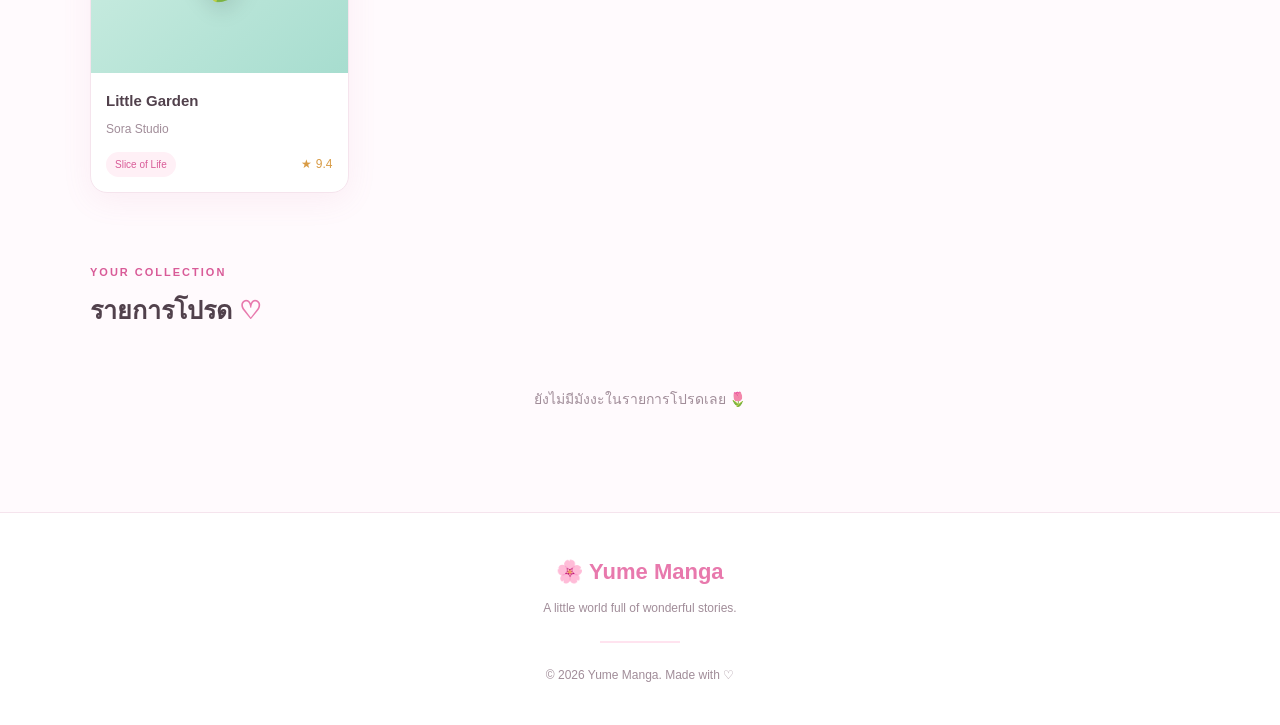
==== commit ae2b485c: "Update index.html" ====
--- a/index.html
+++ b/index.html
@@ -2,9 +2,10 @@
 <!DOCTYPE html>
 <html lang="th"> 
 <head>
+    
     <meta charset="UTF-8">
     <meta name="viewport" content="width=device-width, initial-scale=1.0">
-
+    <link rel="apple-touch-icon" href="https://cdn.rapidfile.cc/4DNDgdFmxK/IMG_0763.png">
     <meta name="theme-color" content="#fff1f7">
     <meta name="description" content="Yume Manga โลกแห่งมังงะที่คุณชื่นชอบ">
 
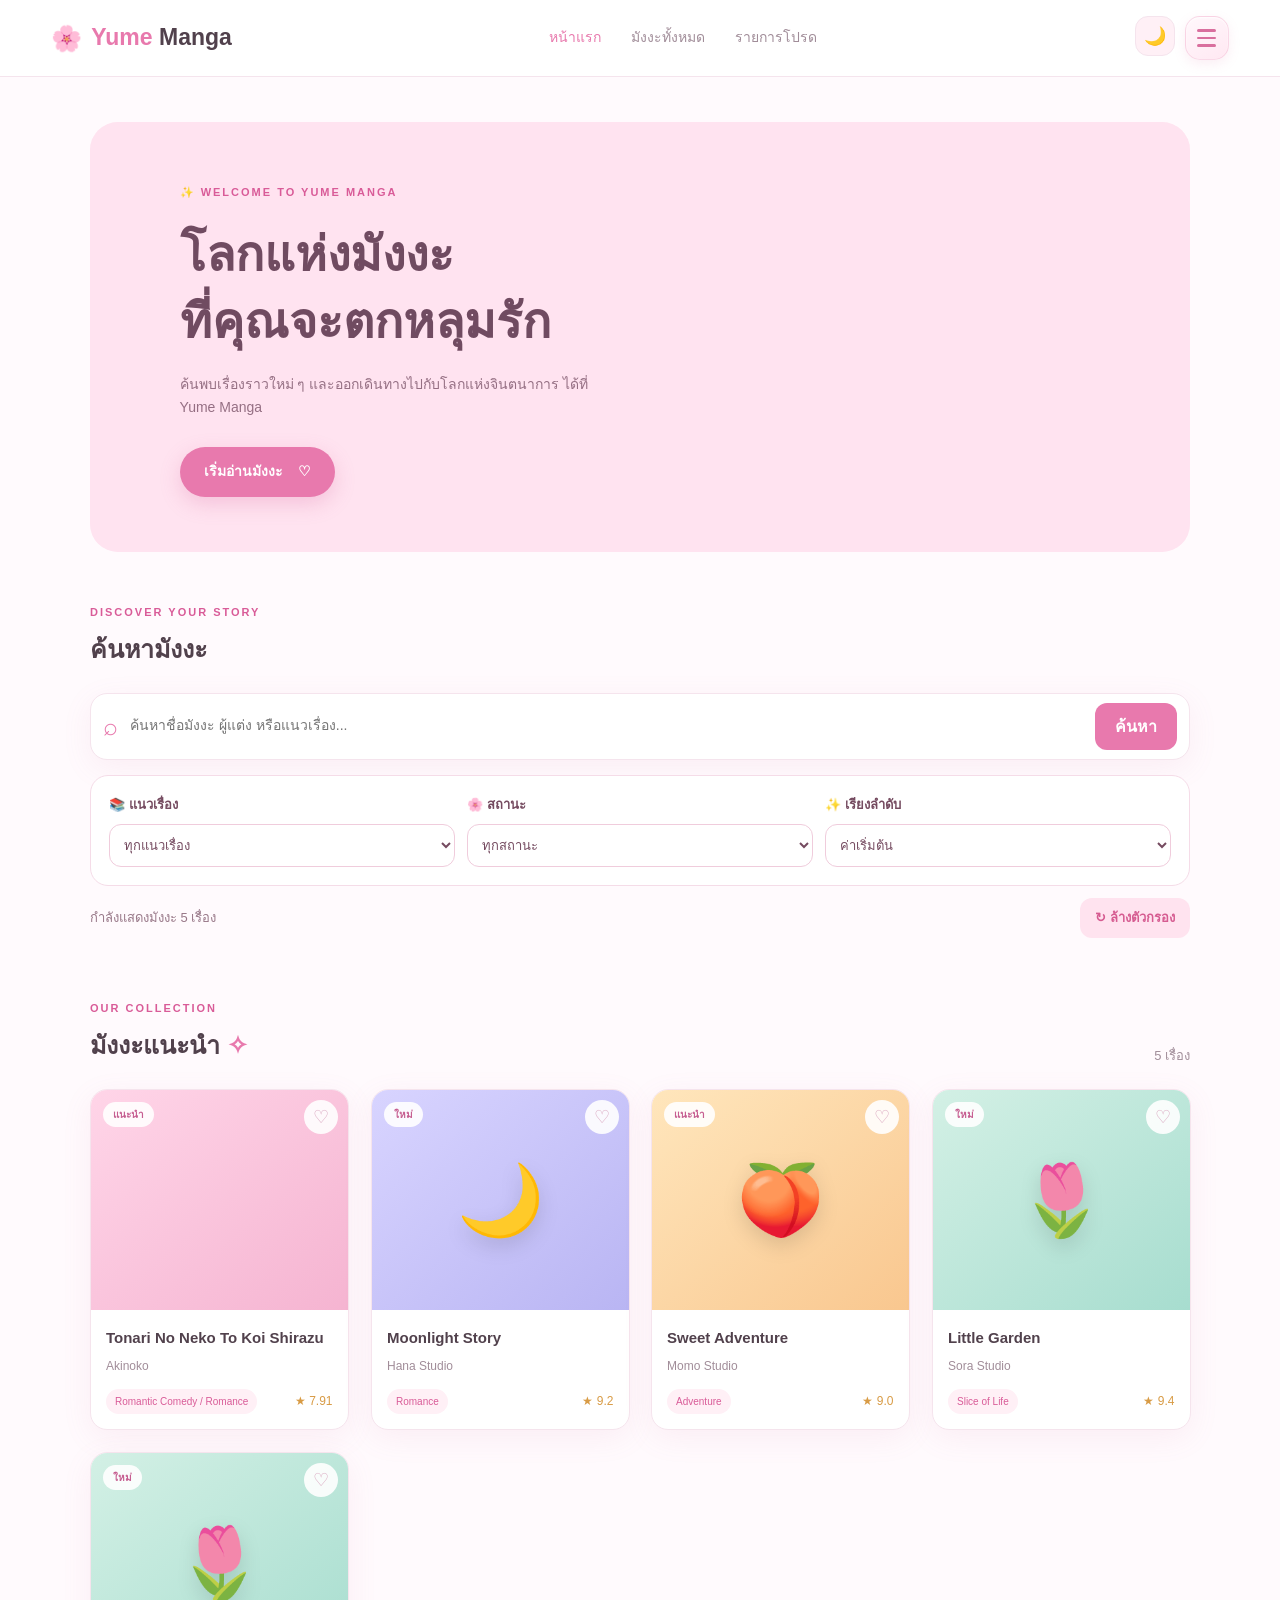
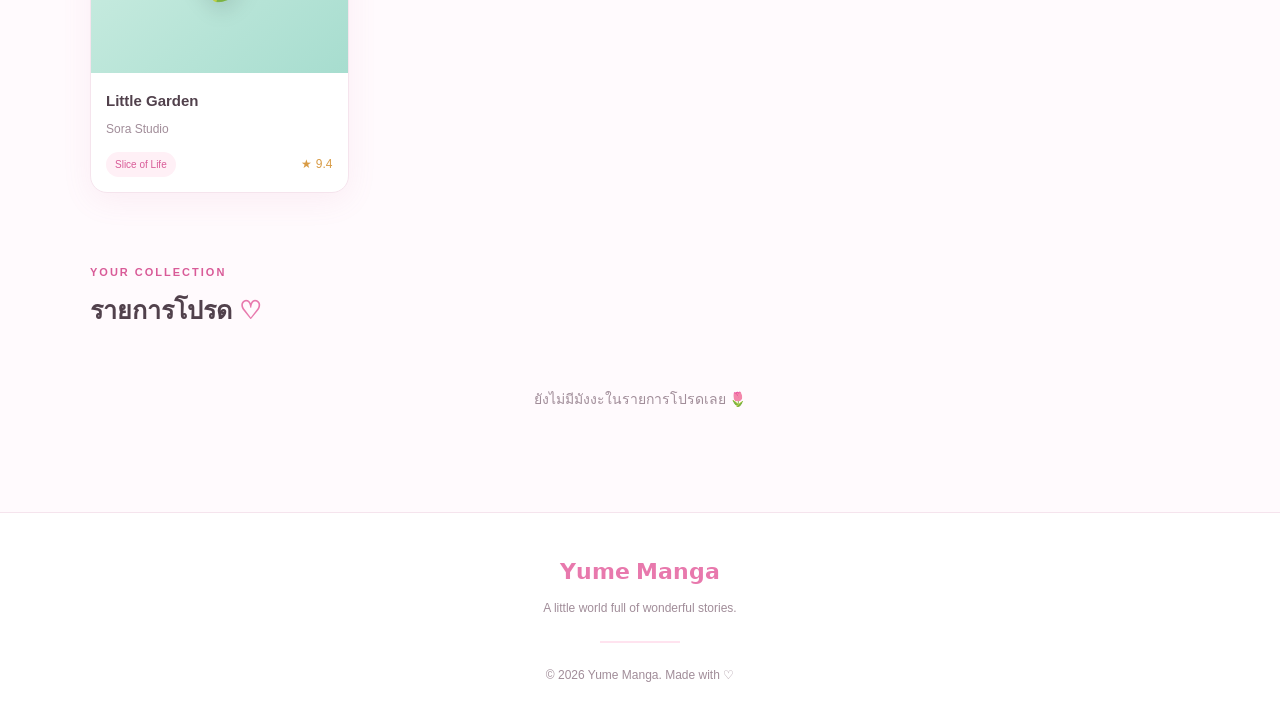
==== commit 74f5ae46: "Update index.html" ====
--- a/index.html
+++ b/index.html
@@ -452,7 +452,7 @@
     <footer class="footer">
 
         <a href="#home" class="footer-logo">
-            🌸 Yume Manga
+            𝗬𝘂𝗺𝗲 𝗠𝗮𝗻𝗴𝗮
         </a>
 
         <p>
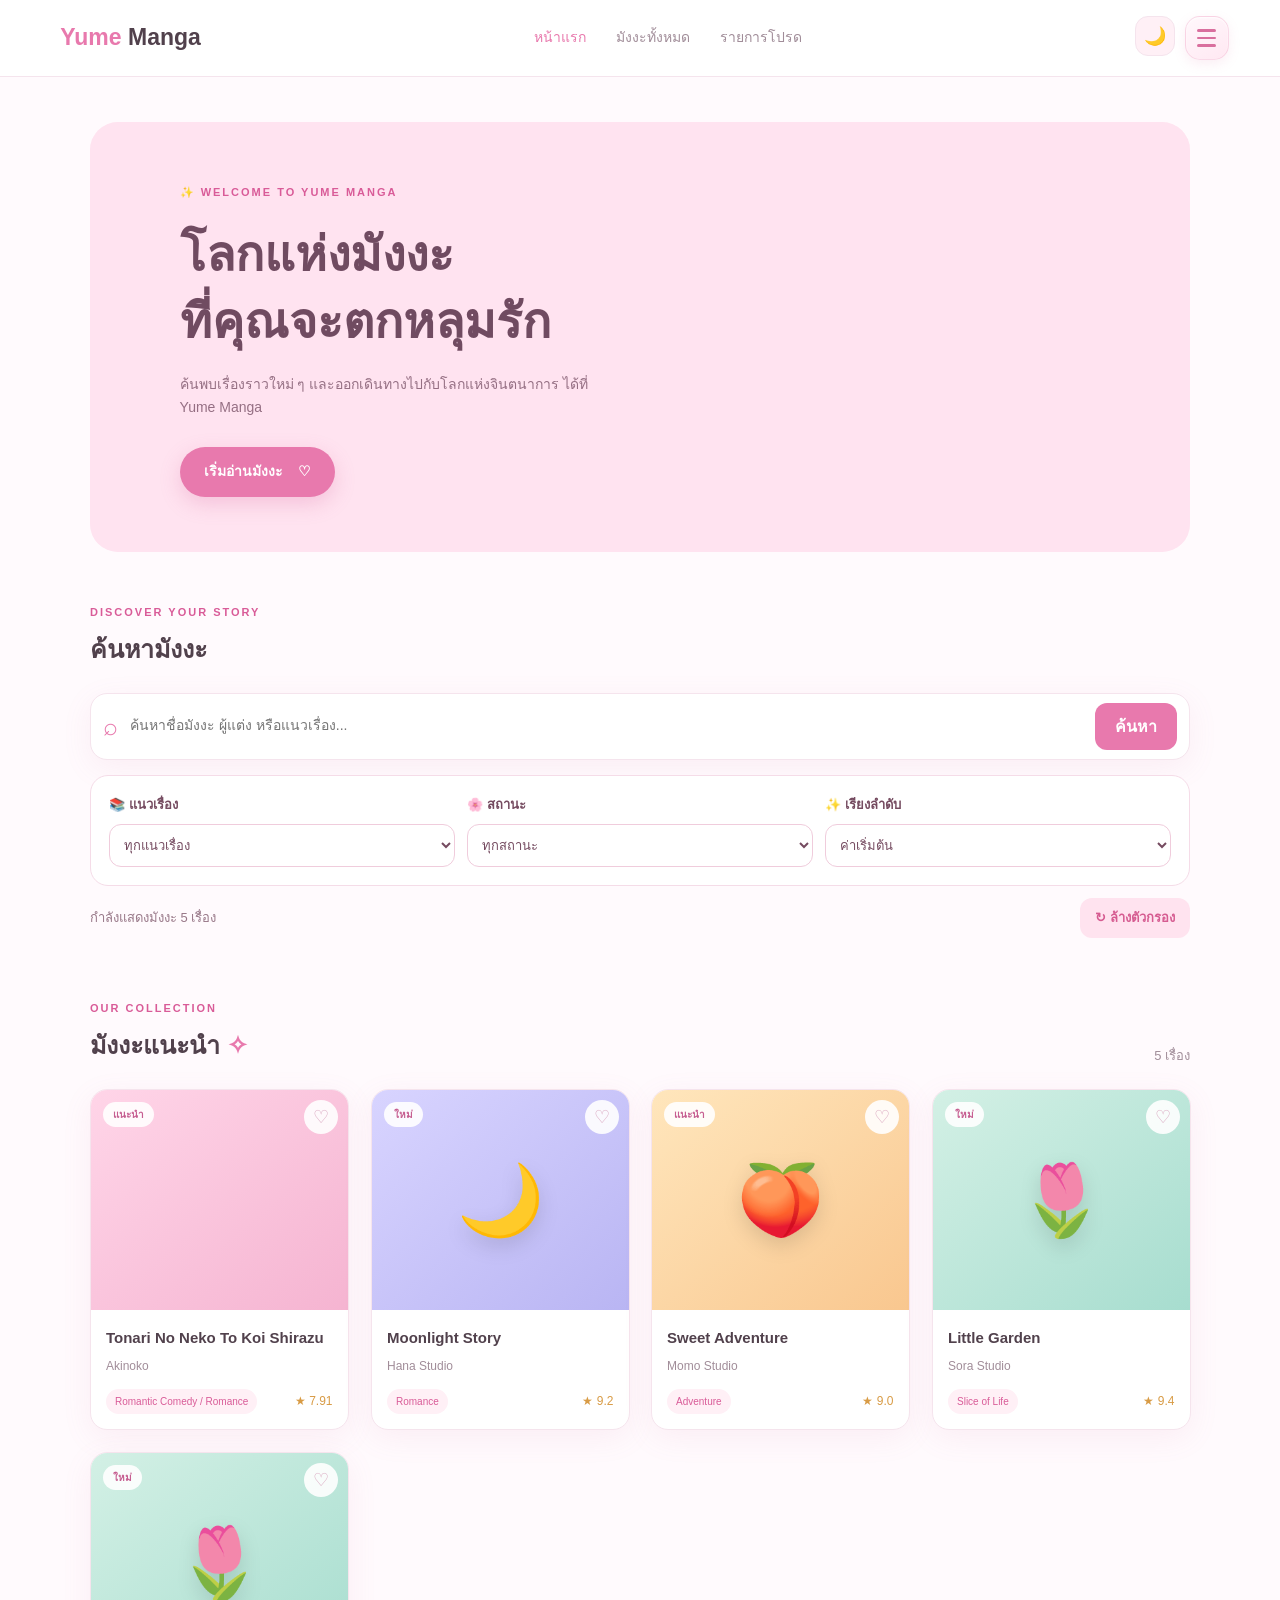
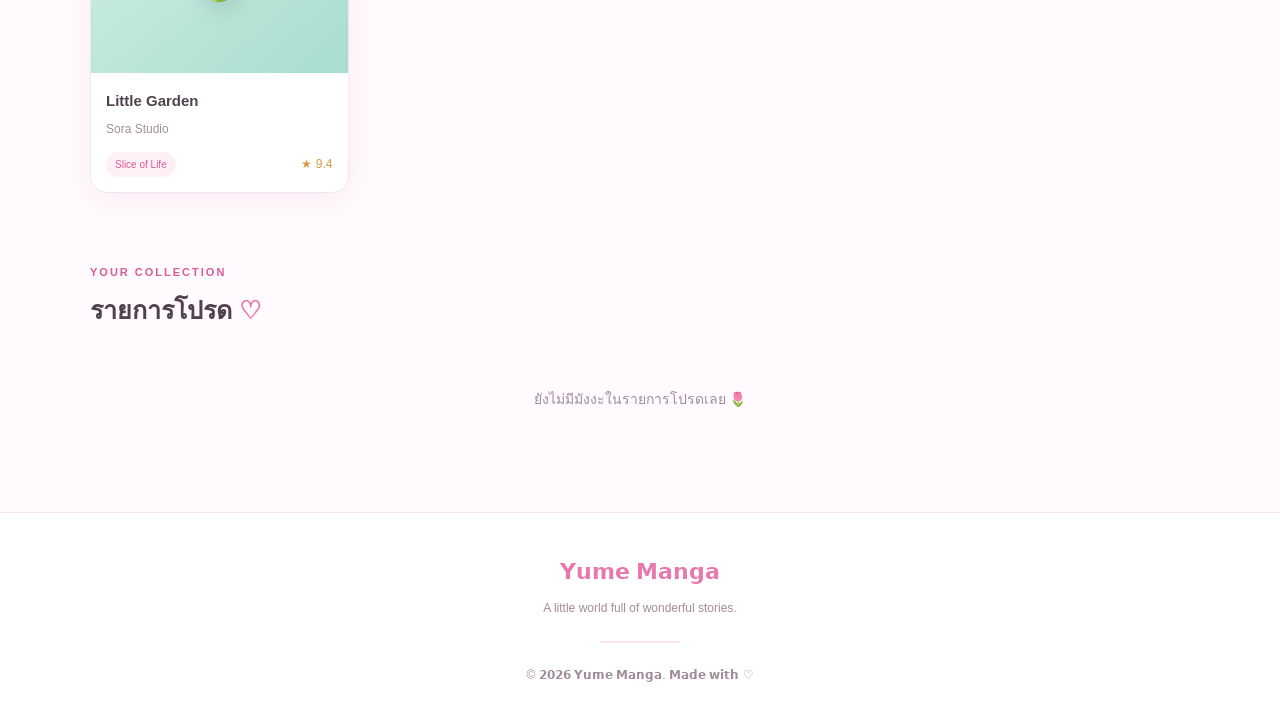
==== commit 9473ac7f: "Update index.html" ====
--- a/index.html
+++ b/index.html
@@ -1,11 +1,9 @@
-
 <!DOCTYPE html>
-<html lang="th"> 
+<html lang="th">
 <head>
-    
     <meta charset="UTF-8">
     <meta name="viewport" content="width=device-width, initial-scale=1.0">
-    <link rel="apple-touch-icon" href="https://cdn.rapidfile.cc/4DNDgdFmxK/IMG_0763.png">
+
     <meta name="theme-color" content="#fff1f7">
     <meta name="description" content="Yume Manga โลกแห่งมังงะที่คุณชื่นชอบ">
 
@@ -238,7 +236,7 @@
         <div class="header-inner">
 
             <a href="index.html" class="logo">
-                <span class="logo-icon">🌸</span>
+                <span class="logo-icon"></span>
                 <span>Yume <b>Manga</b></span>
             </a>
 
@@ -462,7 +460,7 @@
         <div class="footer-line"></div>
 
         <p class="copyright">
-            © 2026 Yume Manga. Made with ♡
+            © 𝟮𝟬𝟮𝟲 𝗬𝘂𝗺𝗲 𝗠𝗮𝗻𝗴𝗮. 𝗠𝗮𝗱𝗲 𝘄𝗶𝘁𝗵 ♡
         </p>
 
     </footer>
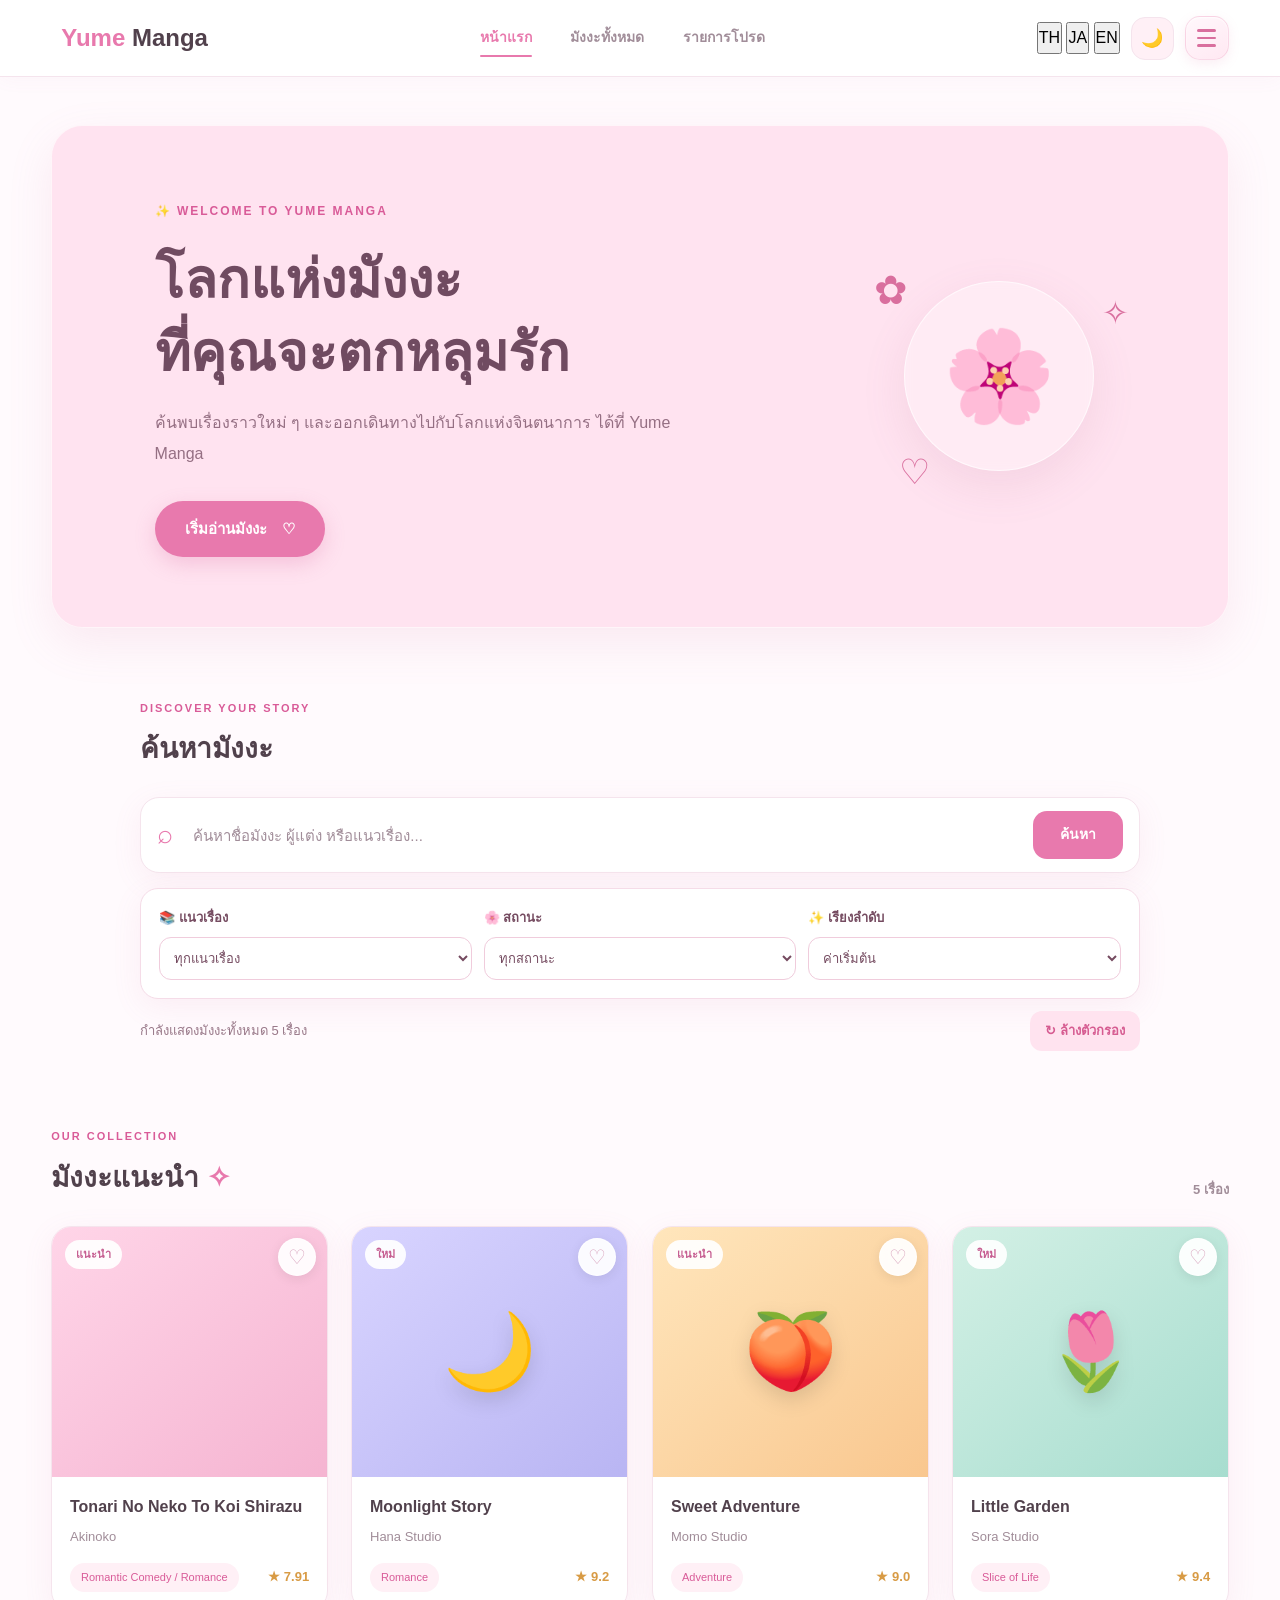
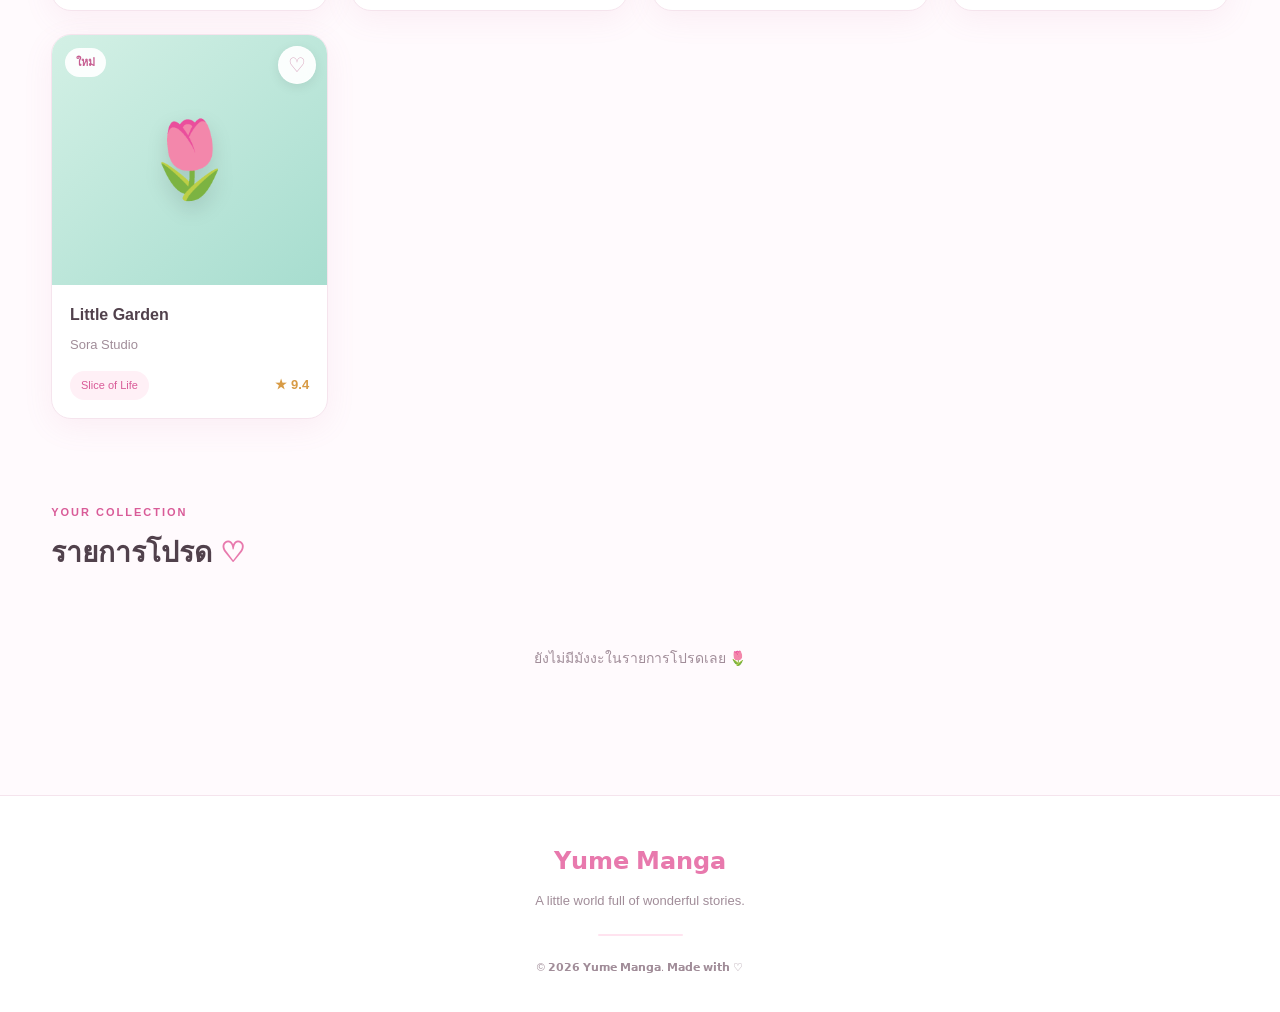
==== commit 0eca2a07: "Update index.html" ====
--- a/index.html
+++ b/index.html
@@ -247,6 +247,11 @@
             </nav>
 
             <div class="header-actions">
+<div class="language-switcher" id="language-switcher">
+    <button type="button" data-lang="th">TH</button>
+    <button type="button" data-lang="ja">JA</button>
+    <button type="button" data-lang="en">EN</button>
+</div>
 
                 <button
                     class="theme-button"
@@ -468,6 +473,705 @@
 
     <!-- NOTIFICATION -->
     <div class="toast" id="toast" role="status" aria-live="polite"></div>
-
-</body>
-</html>
+<script>
+/* =========================================
+   YUME MANGA - HOMEPAGE LANGUAGE SYSTEM
+   TH / JA / EN
+========================================= */
+
+(function () {
+
+    const supported = ["th", "ja", "en"];
+
+    let lang = localStorage.getItem("yumeLanguage") || "th";
+
+    if (!supported.includes(lang)) {
+        lang = "th";
+    }
+
+    const translations = {
+
+        th: {
+            home: "หน้าแรก",
+            mangaList: "มังงะทั้งหมด",
+            favorites: "รายการโปรด",
+
+            heroLabel: "✨ WELCOME TO YUME MANGA",
+            heroTitle: "โลกแห่งมังงะ<br>ที่คุณจะตกหลุมรัก",
+            heroDescription:
+                "ค้นพบเรื่องราวใหม่ ๆ และออกเดินทางไปกับโลกแห่งจินตนาการ ได้ที่ Yume Manga",
+
+            startReading: "เริ่มอ่านมังงะ",
+
+            discover: "DISCOVER YOUR STORY",
+            searchTitle: "ค้นหามังงะ",
+            searchPlaceholder:
+                "ค้นหาชื่อมังงะ ผู้แต่ง หรือแนวเรื่อง...",
+            searchButton: "ค้นหา",
+
+            genre: "📚 แนวเรื่อง",
+            allGenres: "ทุกแนวเรื่อง",
+
+            status: "🌸 สถานะ",
+            allStatus: "ทุกสถานะ",
+            recommended: "แนะนำ",
+            new: "ใหม่",
+
+            sort: "✨ เรียงลำดับ",
+            defaultSort: "ค่าเริ่มต้น",
+            ratingSort: "คะแนนสูงสุด",
+            nameSort: "ชื่อ A–Z",
+
+            showingAll: "กำลังแสดงมังงะทั้งหมด",
+            clearFilters: "↻ ล้างตัวกรอง",
+
+            collection: "OUR COLLECTION",
+            recommendedManga: "มังงะแนะนำ",
+            stories: "เรื่อง",
+
+            notFound: "ไม่พบมังงะที่ค้นหา ♡",
+
+            favoriteCollection: "YOUR COLLECTION",
+            favoriteTitle: "รายการโปรด",
+            noFavorites: "ยังไม่มีมังงะในรายการโปรดเลย 🌷",
+
+            footerDescription:
+                "A little world full of wonderful stories.",
+            footerCopyright:
+                "© 𝟮𝟬𝟮𝟲 𝗬𝘂𝗺𝗲 𝗠𝗮𝗻𝗴𝗮. 𝗠𝗮𝗱𝗲 𝘄𝗶𝘁𝗵 ♡",
+
+            searchResult: "พบมังงะ {n} เรื่องจากการค้นหา",
+            allResult: "กำลังแสดงมังงะทั้งหมด {n} เรื่อง",
+
+            clearToast: "ล้างตัวกรองแล้ว 🌸",
+            favoriteAdded: "เพิ่มลงรายการโปรดแล้ว ♥",
+            favoriteRemoved: "นำออกจากรายการโปรดแล้ว ♡",
+            searchDone: "ค้นหามังงะเรียบร้อยแล้ว 🔎",
+            searchCleared: "ล้างคำค้นหาแล้ว 🌷",
+
+            darkMode: "เปลี่ยนเป็นโหมดมืด",
+            lightMode: "เปลี่ยนเป็นโหมดสว่าง",
+            darkOn: "เปิด Dark Mode แล้ว 🌙",
+            lightOn: "กลับสู่โหมดสว่างแล้ว ☀️",
+
+            addFavorite: "เพิ่มในรายการโปรด",
+            removeFavorite: "นำออกจากรายการโปรด",
+            openManga: "เปิดเรื่อง",
+
+            genreRomance: "Romance",
+            genreRomanticComedy: "Romantic Comedy",
+            genreAdventure: "Adventure",
+            genreSlice: "Slice of Life",
+
+            menuOpen: "เปิดเมนู",
+            menuClose: "ปิดเมนู"
+        },
+
+        ja: {
+            home: "ホーム",
+            mangaList: "すべての漫画",
+            favorites: "お気に入り",
+
+            heroLabel: "✨ WELCOME TO YUME MANGA",
+            heroTitle: "大好きな物語に<br>出会える漫画の世界",
+            heroDescription:
+                "新しい物語を見つけて、想像の世界への旅をYume Mangaで楽しもう。",
+
+            startReading: "漫画を読む",
+
+            discover: "DISCOVER YOUR STORY",
+            searchTitle: "漫画を検索",
+            searchPlaceholder:
+                "作品名、作者、ジャンルで検索...",
+            searchButton: "検索",
+
+            genre: "📚 ジャンル",
+            allGenres: "すべてのジャンル",
+
+            status: "🌸 ステータス",
+            allStatus: "すべて",
+            recommended: "おすすめ",
+            new: "新作",
+
+            sort: "✨ 並び替え",
+            defaultSort: "デフォルト",
+            ratingSort: "評価順",
+            nameSort: "名前順 A–Z",
+
+            showingAll: "すべての漫画を表示中",
+            clearFilters: "↻ フィルターをリセット",
+
+            collection: "OUR COLLECTION",
+            recommendedManga: "おすすめ漫画",
+            stories: "作品",
+
+            notFound: "漫画が見つかりません ♡",
+
+            favoriteCollection: "YOUR COLLECTION",
+            favoriteTitle: "お気に入り",
+            noFavorites: "お気に入りはまだありません 🌷",
+
+            footerDescription:
+                "A little world full of wonderful stories.",
+            footerCopyright:
+                "© 𝟮𝟬𝟮𝟲 𝗬𝘂𝗺𝗲 𝗠𝗮𝗻𝗴𝗮. 𝗠𝗮𝗱𝗲 𝘄𝗶𝘁𝗵 ♡",
+
+            searchResult: "検索結果：{n}作品",
+            allResult: "全{n}作品を表示中",
+
+            clearToast: "フィルターをリセットしました 🌸",
+            favoriteAdded: "お気に入りに追加しました ♥",
+            favoriteRemoved: "お気に入りから削除しました ♡",
+            searchDone: "検索しました 🔎",
+            searchCleared: "検索をクリアしました 🌷",
+
+            darkMode: "ダークモードに切り替え",
+            lightMode: "ライトモードに切り替え",
+            darkOn: "ダークモードにしました 🌙",
+            lightOn: "ライトモードにしました ☀️",
+
+            addFavorite: "お気に入りに追加",
+            removeFavorite: "お気に入りから削除",
+            openManga: "作品を開く",
+
+            genreRomance: "Romance",
+            genreRomanticComedy: "Romantic Comedy",
+            genreAdventure: "Adventure",
+            genreSlice: "Slice of Life",
+
+            menuOpen: "メニューを開く",
+            menuClose: "メニューを閉じる"
+        },
+
+        en: {
+            home: "Home",
+            mangaList: "All Manga",
+            favorites: "Favorites",
+
+            heroLabel: "✨ WELCOME TO YUME MANGA",
+            heroTitle: "A World of Manga<br>You'll Fall in Love With",
+            heroDescription:
+                "Discover new stories and explore a world of imagination with Yume Manga.",
+
+            startReading: "Start Reading",
+
+            discover: "DISCOVER YOUR STORY",
+            searchTitle: "Discover Manga",
+            searchPlaceholder:
+                "Search manga, author or genre...",
+            searchButton: "Search",
+
+            genre: "📚 Genre",
+            allGenres: "All Genres",
+
+            status: "🌸 Status",
+            allStatus: "All Status",
+            recommended: "Recommended",
+            new: "New",
+
+            sort: "✨ Sort By",
+            defaultSort: "Default",
+            ratingSort: "Highest Rated",
+            nameSort: "Name A–Z",
+
+            showingAll: "Showing all manga",
+            clearFilters: "↻ Clear Filters",
+
+            collection: "OUR COLLECTION",
+            recommendedManga: "Recommended Manga",
+            stories: "titles",
+
+            notFound: "No manga found ♡",
+
+            favoriteCollection: "YOUR COLLECTION",
+            favoriteTitle: "Favorites",
+            noFavorites: "No favorites yet 🌷",
+
+            footerDescription:
+                "A little world full of wonderful stories.",
+            footerCopyright:
+                "© 𝟮𝟬𝟮𝟲 𝗬𝘂𝗺𝗲 𝗠𝗮𝗻𝗴𝗮. 𝗠𝗮𝗱𝗲 𝘄𝗶𝘁𝗵 ♡",
+
+            searchResult: "{n} manga found",
+            allResult: "Showing all {n} manga",
+
+            clearToast: "Filters cleared 🌸",
+            favoriteAdded: "Added to favorites ♥",
+            favoriteRemoved: "Removed from favorites ♡",
+            searchDone: "Search completed 🔎",
+            searchCleared: "Search cleared 🌷",
+
+            darkMode: "Switch to dark mode",
+            lightMode: "Switch to light mode",
+            darkOn: "Dark Mode enabled 🌙",
+            lightOn: "Light Mode enabled ☀️",
+
+            addFavorite: "Add to favorites",
+            removeFavorite: "Remove from favorites",
+            openManga: "Open manga",
+
+            genreRomance: "Romance",
+            genreRomanticComedy: "Romantic Comedy",
+            genreAdventure: "Adventure",
+            genreSlice: "Slice of Life",
+
+            menuOpen: "Open menu",
+            menuClose: "Close menu"
+        }
+
+    };
+
+
+    /* =================================
+       TRANSLATE STATIC ELEMENTS
+    ================================= */
+
+    function setText(selector, value) {
+
+        const element = document.querySelector(selector);
+
+        if (element) {
+            element.textContent = value;
+        }
+
+    }
+
+    function setHTML(selector, value) {
+
+        const element = document.querySelector(selector);
+
+        if (element) {
+            element.innerHTML = value;
+        }
+
+    }
+
+    function setPlaceholder(selector, value) {
+
+        const element = document.querySelector(selector);
+
+        if (element) {
+            element.placeholder = value;
+        }
+
+    }
+
+
+    function translateStatic() {
+
+        const t = translations[lang];
+
+        document.documentElement.lang = lang;
+
+        // Navigation
+
+        setText('.nav-link[href="#home"]', t.home);
+        setText('.nav-link[href="#manga-list"]', t.mangaList);
+        setText('.nav-link[href="#favorites"]', t.favorites);
+
+        // Hero
+
+        setText(".hero-label", t.heroLabel);
+        setHTML(".hero-content h1", t.heroTitle);
+        setText(".hero-content p", t.heroDescription);
+
+        const heroButton = document.querySelector(".primary-button");
+
+        if (heroButton) {
+            heroButton.innerHTML =
+                `${t.startReading} <span>♡</span>`;
+        }
+
+        // Search
+
+        setText(".search-section .small-label", t.discover);
+        setText(".search-section h2", t.searchTitle);
+
+        setPlaceholder("#manga-search", t.searchPlaceholder);
+        setText("#search-button", t.searchButton);
+
+        // Genre
+
+        const genreLabel = document.querySelector(
+            'label[for="genre-filter"]'
+        );
+
+        if (genreLabel) genreLabel.textContent = t.genre;
+
+        const genreOptions = document.querySelectorAll(
+            "#genre-filter option"
+        );
+
+        if (genreOptions.length >= 5) {
+
+            genreOptions[0].textContent = t.allGenres;
+            genreOptions[1].textContent = t.genreRomance;
+            genreOptions[2].textContent = t.genreRomanticComedy;
+            genreOptions[3].textContent = t.genreAdventure;
+            genreOptions[4].textContent = t.genreSlice;
+
+        }
+
+        // Status
+
+        const statusLabel = document.querySelector(
+            'label[for="status-filter"]'
+        );
+
+        if (statusLabel) statusLabel.textContent = t.status;
+
+        const statusOptions = document.querySelectorAll(
+            "#status-filter option"
+        );
+
+        if (statusOptions.length >= 3) {
+
+            statusOptions[0].textContent = t.allStatus;
+            statusOptions[1].textContent = t.recommended;
+            statusOptions[2].textContent = t.new;
+
+        }
+
+        // Sort
+
+        const sortLabel = document.querySelector(
+            'label[for="sort-filter"]'
+        );
+
+        if (sortLabel) sortLabel.textContent = t.sort;
+
+        const sortOptions = document.querySelectorAll(
+            "#sort-filter option"
+        );
+
+        if (sortOptions.length >= 3) {
+
+            sortOptions[0].textContent = t.defaultSort;
+            sortOptions[1].textContent = t.ratingSort;
+            sortOptions[2].textContent = t.nameSort;
+
+        }
+
+        // Filter buttons
+
+        setText("#clear-filters", t.clearFilters);
+
+        // Manga collection
+
+        setText(".manga-section .small-label", t.collection);
+        setText(".manga-section h2", t.recommendedManga + " ✧");
+
+        // Favorites
+
+        setText(".favorites-section .small-label", t.favoriteCollection);
+        setText(".favorites-section h2", t.favoriteTitle + " ♡");
+
+        // Empty messages
+
+        setText("#empty-message", t.notFound);
+        setText("#favorites-empty", t.noFavorites);
+
+        // Footer
+
+        setText(".footer > p:first-of-type", t.footerDescription);
+        setText(".copyright", t.footerCopyright);
+
+        // Menu
+
+        if (menuButton) {
+
+            const isOpen = menuButton.getAttribute("aria-expanded") === "true";
+
+            menuButton.setAttribute(
+                "aria-label",
+                isOpen ? t.menuClose : t.menuOpen
+            );
+
+        }
+
+        // Theme button
+
+        if (themeButton) {
+
+            const isDark = document.body.classList.contains("dark");
+
+            themeButton.setAttribute(
+                "aria-label",
+                isDark ? t.lightMode : t.darkMode
+            );
+
+        }
+
+    }
+
+
+    /* =================================
+       TRANSLATE DYNAMIC ELEMENTS
+    ================================= */
+
+    function translateDynamic() {
+
+        const t = translations[lang];
+
+        // Manga status
+
+        document.querySelectorAll(".manga-status").forEach(element => {
+
+            const value = element.textContent.trim();
+
+            if (value === "แนะนำ" || value === "Recommended" || value === "おすすめ") {
+                element.textContent = t.recommended;
+            }
+
+            if (value === "ใหม่" || value === "New" || value === "新作") {
+                element.textContent = t.new;
+            }
+
+        });
+
+
+        // Genre tags
+
+        document.querySelectorAll(".genre").forEach(element => {
+
+            const value = element.textContent.trim();
+
+            if (value === "Romance") {
+                element.textContent = t.genreRomance;
+            }
+
+            if (value === "Adventure") {
+                element.textContent = t.genreAdventure;
+            }
+
+            if (value === "Slice of Life") {
+                element.textContent = t.genreSlice;
+            }
+
+            if (value === "Romantic Comedy / Romance") {
+                element.textContent =
+                    lang === "th"
+                        ? "Romantic Comedy / Romance"
+                        : lang === "ja"
+                            ? "ラブコメ / ロマンス"
+                            : "Romantic Comedy / Romance";
+            }
+
+        });
+
+
+        // Favorite buttons
+
+        document.querySelectorAll("[data-favorite]").forEach(button => {
+
+            const id = Number(button.dataset.favorite);
+
+            const isFavorite = button.classList.contains("selected");
+
+            const manga = mangaData.find(item => Number(item.id) === id);
+
+            if (!manga) return;
+
+            const title = manga.title || "";
+
+            button.setAttribute(
+                "aria-label",
+                `${isFavorite ? t.removeFavorite : t.addFavorite} ${title}`
+            );
+
+        });
+
+
+        // Manga card accessible labels
+
+        document.querySelectorAll("[data-manga]").forEach(card => {
+
+            const id = Number(card.dataset.manga);
+
+            const manga = mangaData.find(item => Number(item.id) === id);
+
+            if (!manga) return;
+
+            card.setAttribute(
+                "aria-label",
+                `${t.openManga} ${manga.title}`
+            );
+
+        });
+
+
+        // Result count
+
+        if (resultCount) {
+
+            const number = resultCount.textContent.match(/\d+/);
+
+            if (number) {
+
+                resultCount.textContent =
+                    `${number[0]} ${t.stories}`;
+
+            }
+
+        }
+
+
+        // Filter summary
+
+        if (filterSummary) {
+
+            const text = filterSummary.textContent;
+
+            const number = text.match(/\d+/);
+
+            if (number) {
+
+                const hasFilter =
+                    (searchInput?.value || "").trim() ||
+                    genreFilter?.value ||
+                    statusFilter?.value ||
+                    (sortFilter?.value && sortFilter.value !== "default");
+
+                filterSummary.textContent = hasFilter
+                    ? t.searchResult.replace("{n}", number[0])
+                    : t.allResult.replace("{n}", number[0]);
+
+            } else {
+
+                filterSummary.textContent = t.showingAll;
+
+            }
+
+        }
+
+    }
+
+
+    /* =================================
+       TRANSLATE TOAST
+    ================================= */
+
+    function translateToast() {
+
+        if (!toast) return;
+
+        const t = translations[lang];
+
+        const messages = {
+
+            "ล้างตัวกรองแล้ว 🌸": t.clearToast,
+            "เพิ่มลงรายการโปรดแล้ว ♥": t.favoriteAdded,
+            "นำออกจากรายการโปรดแล้ว ♡": t.favoriteRemoved,
+            "ค้นหามังงะเรียบร้อยแล้ว 🔎": t.searchDone,
+            "ล้างคำค้นหาแล้ว 🌷": t.searchCleared,
+            "เปิด Dark Mode แล้ว 🌙": t.darkOn,
+            "กลับสู่โหมดสว่างแล้ว ☀️": t.lightOn
+
+        };
+
+        const current = toast.textContent.trim();
+
+        if (messages[current]) {
+            toast.textContent = messages[current];
+        }
+
+    }
+
+
+    /* =================================
+       APPLY LANGUAGE
+    ================================= */
+
+    function applyLanguage() {
+
+        lang = localStorage.getItem("yumeLanguage") || "th";
+
+        if (!supported.includes(lang)) {
+            lang = "th";
+        }
+
+        document.documentElement.lang = lang;
+
+        translateStatic();
+        translateDynamic();
+        translateToast();
+
+    }
+
+
+    /* =================================
+       LANGUAGE CHANGE EVENT
+    ================================= */
+
+    window.addEventListener("yume-language-change", event => {
+
+        if (event.detail && event.detail.language) {
+
+            lang = event.detail.language;
+
+        }
+
+        applyLanguage();
+
+    });
+
+
+    /* =================================
+       OBSERVE DYNAMIC CONTENT
+    ================================= */
+
+    const observer = new MutationObserver(() => {
+
+        translateDynamic();
+        translateToast();
+
+    });
+
+    if (mangaGrid) {
+        observer.observe(mangaGrid, {
+            childList: true,
+            subtree: true
+        });
+    }
+
+    if (favoritesGrid) {
+        observer.observe(favoritesGrid, {
+            childList: true,
+            subtree: true
+        });
+    }
+
+    if (filterSummary) {
+        observer.observe(filterSummary, {
+            childList: true,
+            characterData: true,
+            subtree: true
+        });
+    }
+
+    if (resultCount) {
+        observer.observe(resultCount, {
+            childList: true,
+            characterData: true,
+            subtree: true
+        });
+    }
+
+    if (toast) {
+        observer.observe(toast, {
+            childList: true,
+            characterData: true,
+            subtree: true
+        });
+    }
+
+
+    /* =================================
+       INITIAL
+    ================================= */
+
+    applyLanguage();
+
+})();
+</script>
+</body>
--- a/style.css
+++ b/style.css
@@ -1,7 +1,13 @@
-/* =================================
-   YUME MANGA - PINK DREAM v1.1
-   Original Design + Responsive
-================================= */
+/* =========================================
+   YUME MANGA
+   PINK DREAM v2.1
+   DESKTOP ENHANCED EDITION
+========================================= */
+
+
+/* =========================================
+   01. ROOT VARIABLES
+========================================= */
 
 :root {
     --pink: #e879ad;
@@ -11,14 +17,26 @@
 
     --bg: #fffafd;
     --surface: #ffffff;
+    --surface-soft: #fff7fb;
+
     --text: #51414c;
     --muted: #a18d99;
     --border: #f5e4ed;
 
-    --shadow: 0 8px 30px rgba(211, 112, 160, 0.09);
-}
-
-/* DARK MODE */
+    --shadow:
+        0 8px 30px rgba(211,112,160,0.09);
+
+    --shadow-hover:
+        0 20px 45px rgba(211,112,160,0.18);
+
+    --content-width: 1280px;
+    --header-height: 76px;
+}
+
+
+/* =========================================
+   02. DARK MODE
+========================================= */
 
 body.dark {
     --pink: #f18bbd;
@@ -28,14 +46,23 @@
 
     --bg: #211b25;
     --surface: #2c2430;
+    --surface-soft: #342a38;
+
     --text: #f9eaf2;
     --muted: #c0a8b7;
     --border: #443443;
 
-    --shadow: 0 8px 30px rgba(0, 0, 0, 0.2);
-}
-
-/* RESET */
+    --shadow:
+        0 8px 30px rgba(0,0,0,0.2);
+
+    --shadow-hover:
+        0 20px 45px rgba(0,0,0,0.35);
+}
+
+
+/* =========================================
+   03. RESET
+========================================= */
 
 * {
     margin: 0;
@@ -45,25 +72,34 @@
 
 html {
     scroll-behavior: smooth;
-    scroll-padding-top: 90px;
+    scroll-padding-top: 100px;
     -webkit-text-size-adjust: 100%;
 }
 
 body {
-    font-family: -apple-system, BlinkMacSystemFont,
-        "Segoe UI", sans-serif;
+    min-height: 100vh;
+
+    font-family:
+        -apple-system,
+        BlinkMacSystemFont,
+        "Segoe UI",
+        sans-serif;
 
     background: var(--bg);
     color: var(--text);
+
     line-height: 1.7;
-
     overflow-x: hidden;
-    min-height: 100vh;
-
-    transition: background 0.3s, color 0.3s;
-}
-
-button, input {
+
+    transition:
+        background-color .35s ease,
+        color .35s ease,
+        opacity .45s ease;
+}
+
+button,
+input,
+select {
     font: inherit;
 }
 
@@ -78,65 +114,131 @@
 }
 
 img {
+    display: block;
     max-width: 100%;
 }
 
 section {
-    width: min(1100px, 90%);
-    margin: auto;
-}
-
-/* HEADER */
+    width: min(var(--content-width), 92%);
+    margin-left: auto;
+    margin-right: auto;
+}
+
+[hidden] {
+    display: none !important;
+}
+
+
+/* =========================================
+   04. PAGE TRANSITION
+========================================= */
+
+body.page-leaving {
+    opacity: 0;
+    pointer-events: none;
+}
+
+
+/* =========================================
+   05. HEADER
+========================================= */
 
 .header {
-    background: var(--surface);
-    border-bottom: 1px solid var(--border);
-
     position: sticky;
     top: 0;
     z-index: 100;
+
+    width: 100%;
+
+    background: var(--surface);
+    border-bottom: 1px solid var(--border);
+
+    box-shadow:
+        0 3px 18px rgba(190,120,155,.045);
+
+    transition:
+        background .3s ease,
+        border-color .3s ease;
 }
 
 .header-inner {
-    width: min(1200px, 92%);
-    min-height: 76px;
+    width: min(1380px, 92%);
+    min-height: var(--header-height);
+
     margin: auto;
 
     display: flex;
     align-items: center;
     justify-content: space-between;
-    gap: 25px;
-}
+
+    gap: 35px;
+}
+
+
+/* LOGO */
 
 .logo {
     display: flex;
     align-items: center;
-    gap: 9px;
-
-    font-size: 23px;
+    gap: 10px;
+
+    color: var(--pink);
+
+    font-size: 24px;
     font-weight: 800;
-    color: var(--pink);
+
     white-space: nowrap;
 }
 
 .logo-icon {
-    font-size: 25px;
+    font-size: 27px;
 }
 
 .logo b {
     color: var(--text);
 }
+
+
+/* NAVIGATION */
 
 .navbar {
     display: flex;
     align-items: center;
-    gap: 30px;
+    justify-content: center;
+
+    gap: clamp(22px, 3vw, 42px);
 }
 
 .nav-link {
+    position: relative;
+
+    padding: 10px 0;
+
+    color: var(--muted);
+
     font-size: 14px;
-    color: var(--muted);
-    transition: 0.2s;
+    font-weight: 650;
+
+    transition:
+        color .25s ease,
+        transform .25s ease,
+        background .25s ease;
+}
+
+.nav-link::after {
+    content: "";
+
+    position: absolute;
+    left: 0;
+    bottom: 3px;
+
+    width: 0;
+    height: 2px;
+
+    border-radius: 10px;
+    background: var(--pink);
+
+    transition: width .25s ease;
 }
 
 .nav-link:hover,
@@ -144,477 +246,1182 @@
     color: var(--pink);
 }
 
+.nav-link:hover::after,
+.nav-link.active::after {
+    width: 100%;
+}
+
+
+/* HEADER ACTIONS */
+
 .header-actions {
     display: flex;
-    gap: 10px;
+    align-items: center;
+    gap: 11px;
 }
 
 .theme-button,
 .menu-button {
-    width: 40px;
-    height: 40px;
+    width: 43px;
+    height: 43px;
+
+    display: flex;
+    align-items: center;
+    justify-content: center;
 
     border: 1px solid var(--border);
-    border-radius: 13px;
+    border-radius: 14px;
 
     background: var(--pink-light);
     color: var(--text);
 
     font-size: 18px;
+
+    transition:
+        transform .25s ease,
+        background .25s ease,
+        box-shadow .25s ease;
 }
 
 .menu-button {
     display: none;
 }
 
-/* HERO */
+.theme-button:hover {
+    transform: translateY(-2px);
+    box-shadow: var(--shadow);
+}
+
+
+/* =========================================
+   06. HERO
+========================================= */
 
 .hero {
-    min-height: 370px;
-    margin: 45px auto;
-
-    padding: 55px 7%;
-    border-radius: 28px;
-
-    background:
-        radial-gradient(circle at 85% 20%,
-            #fff 0%, transparent 24%),
-        linear-gradient(120deg,
-            #ffe9f2, #ffd5e8, #fff1f7);
+    position: relative;
+    isolation: isolate;
+    overflow: hidden;
+
+    width: min(var(--content-width), 92%);
+    min-height: 455px;
+
+    margin: 48px auto 65px;
+    padding: 70px clamp(55px, 8vw, 115px);
 
     display: flex;
     align-items: center;
     justify-content: space-between;
 
-    overflow: hidden;
-    position: relative;
-}
-
-.dark .hero {
-    background:
-        linear-gradient(120deg,
-            #493143, #68415a, #3c293b);
+    border: 1px solid rgba(255,255,255,.65);
+    border-radius: 32px;
+
+    background: #ffe3ef;
+
+    box-shadow:
+        0 16px 45px rgba(211,112,160,.12);
+}
+
+.hero::before {
+    content: "";
+
+    position: absolute;
+    inset: -8px;
+    z-index: -2;
+
+    background-image:
+        url("https://i.ibb.co/YFgqMd2Y/IMG-0513.jpg");
+
+    background-size: cover;
+    background-position: center;
+    background-repeat: no-repeat;
+
+    filter: blur(2px);
+    transform: scale(1.02);
+}
+
+.hero::after {
+    content: "";
+
+    position: absolute;
+    inset: 0;
+    z-index: -1;
+
+    background: rgba(255,225,239,.40);
+    pointer-events: none;
+}
+
+body.dark .hero::after {
+    background: rgba(55,35,51,.65);
 }
 
 .hero-content {
-    max-width: 580px;
     position: relative;
     z-index: 2;
-}
-
-.hero-label,
+
+    width: 100%;
+    max-width: 680px;
+}
+
+.hero-label {
+    display: inline-block;
+
+    color: var(--pink-dark);
+
+    font-size: 12px;
+    font-weight: 800;
+    letter-spacing: 2px;
+}
+
+.hero h1 {
+    margin: 20px 0;
+
+    color: #704b61;
+
+    font-size: clamp(40px, 4.2vw, 58px);
+    font-weight: 800;
+    line-height: 1.35;
+}
+
+body.dark .hero h1 {
+    color: #fff0f6;
+}
+
+.hero p {
+    max-width: 540px;
+    margin-bottom: 32px;
+
+    color: #956f83;
+
+    font-size: 16px;
+    line-height: 1.9;
+}
+
+body.dark .hero p {
+    color: #f4d5e5;
+}
+
+
+/* HERO BUTTON */
+
+.primary-button {
+    display: inline-flex;
+    align-items: center;
+    justify-content: center;
+    gap: 15px;
+
+    padding: 15px 30px;
+
+    border: none;
+    border-radius: 30px;
+
+    background: var(--pink);
+    color: #ffffff;
+
+    font-size: 15px;
+    font-weight: 700;
+
+    box-shadow:
+        0 7px 20px rgba(216,99,155,.25);
+
+    transition:
+        transform .25s ease,
+        background .25s ease,
+        box-shadow .25s ease;
+}
+
+.primary-button:hover {
+    background: var(--pink-dark);
+    transform: translateY(-3px);
+
+    box-shadow:
+        0 12px 25px rgba(216,99,155,.3);
+}
+
+
+/* =========================================
+   07. HERO DECORATION
+========================================= */
+
+.hero-decoration {
+    position: absolute;
+    right: 8%;
+    top: 50%;
+
+    width: 270px;
+    height: 270px;
+
+    transform: translateY(-50%);
+
+    display: grid;
+    place-items: center;
+
+    pointer-events: none;
+}
+
+.hero-circle {
+    width: 190px;
+    height: 190px;
+
+    display: grid;
+    place-items: center;
+
+    border-radius: 50%;
+
+    background: rgba(255,255,255,.30);
+    border: 1px solid rgba(255,255,255,.65);
+
+    backdrop-filter: blur(5px);
+
+    box-shadow:
+        0 15px 45px rgba(170,100,135,.12);
+}
+
+.hero-circle span {
+    font-size: 90px;
+}
+
+.floating {
+    position: absolute;
+    color: #d96f9e;
+    animation: floatFlower 4s ease-in-out infinite;
+}
+
+.flower-one {
+    top: 15px;
+    left: 10px;
+    font-size: 40px;
+}
+
+.flower-two {
+    right: 5px;
+    top: 45px;
+    font-size: 32px;
+    animation-delay: .7s;
+}
+
+.flower-three {
+    bottom: 10px;
+    left: 35px;
+    font-size: 35px;
+    animation-delay: 1.2s;
+}
+
+@keyframes floatFlower {
+    0%,100% {
+        transform: translateY(0) rotate(0);
+    }
+
+    50% {
+        transform: translateY(-13px) rotate(10deg);
+    }
+}
+
+
+/* =========================================
+   08. SECTION HEADINGS
+========================================= */
+
+.section-heading {
+    display: flex;
+    align-items: end;
+    justify-content: space-between;
+
+    gap: 15px;
+    margin-bottom: 25px;
+}
+
 .small-label {
+    display: inline-block;
+
     color: var(--pink-dark);
+
     font-size: 11px;
     font-weight: 800;
     letter-spacing: 2px;
 }
 
-.hero h1 {
-    font-size: clamp(32px, 5vw, 48px);
-    line-height: 1.35;
-    margin: 17px 0;
-    color: #704b61;
-}
-
-.dark .hero h1 {
-    color: #fff0f6;
-}
-
-.hero p {
-    color: #956f83;
-    max-width: 420px;
-    font-size: 14px;
-    margin-bottom: 27px;
-}
-
-.dark .hero p {
-    color: #f4d5e5;
-}
-
-.primary-button {
-    display: inline-flex;
+.section-heading h2 {
+    margin-top: 5px;
+
+    color: var(--text);
+
+    font-size: 28px;
+    font-weight: 800;
+
+    transition: color .3s ease;
+}
+
+.section-heading h2 span {
+    display: inline-block;
+    color: var(--pink);
+    transition: transform .3s ease;
+}
+
+.result-count {
+    color: var(--muted);
+
+    font-size: 13px;
+    font-weight: 600;
+}
+
+
+/* =========================================
+   09. SEARCH SECTION
+========================================= */
+
+.search-section {
+    width: min(1000px, 90%);
+    margin: 0 auto 70px;
+}
+
+.search-box {
+    width: 100%;
+
+    display: flex;
     align-items: center;
     gap: 15px;
 
+    padding: 13px 16px;
+
+    background: var(--surface);
+
+    border: 1px solid var(--border);
+    border-radius: 19px;
+
+    box-shadow: var(--shadow);
+
+    transition:
+        border-color .25s ease,
+        box-shadow .25s ease,
+        transform .25s ease;
+}
+
+.search-box:focus-within {
+    border-color: var(--pink);
+
+    box-shadow:
+        0 0 0 4px rgba(233,138,181,.12);
+}
+
+.search-icon {
+    flex-shrink: 0;
+
+    color: var(--pink);
+    font-size: 27px;
+}
+
+.search-box input {
+    flex: 1;
+
+    width: 100%;
+    min-width: 0;
+
+    padding: 5px;
+
+    border: none;
+    outline: none;
+
+    background: transparent;
+    color: var(--text);
+
+    font-size: 15px;
+}
+
+.search-box input::placeholder {
+    color: var(--muted);
+}
+
+.search-box button {
+    flex-shrink: 0;
+
+    padding: 12px 27px;
+
+    border: none;
+    border-radius: 14px;
+
     background: var(--pink);
-    color: white;
-
-    padding: 13px 24px;
-    border-radius: 30px;
+    color: #fff;
 
     font-size: 14px;
     font-weight: 700;
 
-    box-shadow: 0 7px 20px rgba(216, 99, 155, 0.25);
-    transition: 0.25s;
-}
-
-.primary-button:hover {
+    transition:
+        transform .2s ease,
+        background .2s ease,
+        box-shadow .2s ease;
+}
+
+.search-box button:hover {
     background: var(--pink-dark);
-    transform: translateY(-3px);
-}
-
-.hero-decoration {
-    width: 270px;
-    height: 270px;
+    transform: translateY(-2px);
+}
+
+
+/* =========================================
+   10. ADVANCED FILTERS
+========================================= */
+
+.advanced-filters {
+    width: 100%;
+
+    display: grid;
+    grid-template-columns: repeat(3,minmax(0,1fr));
+
+    gap: 16px;
+
+    margin-top: 16px;
+    padding: 21px;
+
+    background: var(--surface);
+
+    border: 1px solid var(--border);
+    border-radius: 19px;
+
+    box-shadow: var(--shadow);
+}
+
+.filter-group {
+    display: flex;
+    flex-direction: column;
+    gap: 8px;
+
+    min-width: 0;
+}
+
+.filter-group label {
+    color: var(--text);
+    font-size: 13px;
+    font-weight: 700;
+}
+
+.filter-select {
+    width: 100%;
+    min-width: 0;
+
+    padding: 12px 13px;
+
+    border: 1px solid var(--border);
+    border-radius: 12px;
+
+    outline: none;
+
+    background: var(--surface-soft);
+    color: var(--text);
+
+    font-family: inherit;
+    font-size: 13px;
+
+    cursor: pointer;
+
+    transition:
+        border-color .2s ease,
+        box-shadow .2s ease,
+        background .2s ease;
+}
+
+.filter-select:focus {
+    border-color: var(--pink);
+
+    box-shadow:
+        0 0 0 3px rgba(233,138,181,.12);
+}
+
+.filter-bottom {
+    display: flex;
+    align-items: center;
+    justify-content: space-between;
+
+    gap: 12px;
+    margin-top: 14px;
+}
+
+.filter-summary {
+    color: var(--muted);
+    font-size: 13px;
+}
+
+.clear-filters {
+    padding: 10px 16px;
+
+    border: none;
+    border-radius: 12px;
+
+    background: var(--pink-light);
+    color: var(--pink-dark);
+
+    font-size: 13px;
+    font-weight: 700;
+
+    transition:
+        transform .2s ease,
+        background .2s ease,
+        box-shadow .2s ease;
+}
+
+.clear-filters:hover {
+    background: var(--pink-soft);
+    transform: translateY(-2px);
+}
+
+
+/* =========================================
+   11. MANGA SECTIONS
+========================================= */
+
+.manga-section,
+.favorites-section {
+    margin-bottom: 78px;
+}
+
+
+/* =========================================
+   12. MANGA GRID
+========================================= */
+
+.manga-grid {
+    display: grid;
+
+    grid-template-columns:
+        repeat(4,minmax(0,1fr));
+
+    gap: 26px;
+
+    align-items: start;
+}
+
+
+/* =========================================
+   13. MANGA CARD
+========================================= */
+
+.manga-card {
     position: relative;
-    flex-shrink: 0;
-    margin-right: 25px;
-}
-
-.hero-circle {
-    width: 210px;
-    height: 210px;
-
-    position: absolute;
-    top: 30px;
-    left: 30px;
-
-    background: rgba(255,255,255,0.65);
-    border: 2px solid rgba(255,255,255,0.8);
-    border-radius: 50%;
+
+    min-width: 0;
+    width: 100%;
+
+    overflow: hidden;
+
+    background: var(--surface);
+
+    border: 1px solid var(--border);
+    border-radius: 20px;
+
+    box-shadow: var(--shadow);
+
+    cursor: pointer;
+
+    -webkit-tap-highlight-color: transparent;
+
+    animation: yumeCardAppear .55s ease both;
+
+    transition:
+        transform .3s cubic-bezier(.2,.75,.25,1),
+        box-shadow .3s ease,
+        border-color .3s ease;
+}
+
+@keyframes yumeCardAppear {
+    from {
+        opacity: 0;
+        transform: translateY(18px);
+    }
+
+    to {
+        opacity: 1;
+        transform: translateY(0);
+    }
+}
+
+.manga-card:focus-visible {
+    outline: 3px solid var(--pink);
+    outline-offset: 4px;
+}
+
+
+/* =========================================
+   14. MANGA COVER
+========================================= */
+
+.manga-cover {
+    position: relative;
+
+    width: 100%;
+    height: 260px;
 
     display: grid;
     place-items: center;
-}
-
-.hero-circle span {
-    font-size: 100px;
-}
-
-.floating {
+
+    overflow: hidden;
+
+    background: var(--pink-light);
+}
+
+.cover-image {
     position: absolute;
-    color: #e879ad;
-}
-
-.flower-one {
-    top: 0;
-    right: 20px;
-    font-size: 40px;
-}
-
-.flower-two {
-    bottom: 5px;
-    left: 0;
-    font-size: 35px;
-}
-
-.flower-three {
-    bottom: 25px;
-    right: 0;
-    font-size: 45px;
-}
-
-/* SECTION HEADING */
-
-.section-heading {
-    display: flex;
-    justify-content: space-between;
-    align-items: end;
-    margin-bottom: 22px;
-    gap: 10px;
-}
-
-.section-heading h2 {
-    font-size: 25px;
-    margin-top: 4px;
-}
-
-.section-heading h2 span {
-    color: var(--pink);
-}
-
-.result-count {
+    inset: 0;
+
+    width: 100%;
+    height: 100%;
+
+    object-fit: cover;
+    object-position: center;
+
+    transition:
+        transform .6s ease,
+        filter .4s ease;
+}
+
+.cover-art {
+    display: block;
+
+    font-size: 75px;
+
+    filter:
+        drop-shadow(0 8px 10px rgba(0,0,0,.12));
+
+    transition: transform .45s ease;
+}
+
+
+/* COVER COLORS */
+
+.cover-1 {
+    background: linear-gradient(140deg,#ffd5e8,#f5b4d1);
+}
+
+.cover-2 {
+    background: linear-gradient(140deg,#d8d4ff,#b9b5f3);
+}
+
+.cover-3 {
+    background: linear-gradient(140deg,#ffe6bc,#f9c78f);
+}
+
+.cover-4 {
+    background: linear-gradient(140deg,#d3f0e5,#a7ddcf);
+}
+
+
+/* =========================================
+   15. MANGA STATUS
+========================================= */
+
+.manga-status {
+    position: absolute;
+    top: 13px;
+    left: 13px;
+
+    z-index: 2;
+
+    padding: 5px 11px;
+
+    border-radius: 20px;
+
+    background: rgba(255,255,255,.92);
+    color: #c65e91;
+
+    font-size: 11px;
+    font-weight: 800;
+
+    backdrop-filter: blur(8px);
+}
+
+
+/* =========================================
+   16. FAVORITE BUTTON
+========================================= */
+
+.favorite-button {
+    position: absolute;
+    top: 11px;
+    right: 11px;
+
+    z-index: 3;
+
+    width: 38px;
+    height: 38px;
+
+    display: grid;
+    place-items: center;
+
+    border: 1px solid rgba(255,255,255,.75);
+    border-radius: 50%;
+
+    background: rgba(255,255,255,.93);
+
+    color: #d8a3bd;
+    font-size: 20px;
+
+    box-shadow:
+        0 3px 12px rgba(0,0,0,.08);
+
+    backdrop-filter: blur(8px);
+
+    -webkit-tap-highlight-color: transparent;
+
+    transition:
+        transform .25s ease,
+        color .25s ease,
+        background .25s ease,
+        box-shadow .25s ease;
+}
+
+.favorite-button.selected {
+    color: #e34e8c;
+}
+
+.favorite-button:active {
+    transform: scale(.82);
+}
+
+.favorite-button span {
+    display: inline-block;
+    transition: transform .25s ease;
+}
+
+.favorite-button.selected span {
+    animation: yumeHeartPop .4s ease;
+}
+
+@keyframes yumeHeartPop {
+    0% {
+        transform: scale(.5);
+    }
+
+    45% {
+        transform: scale(1.4);
+    }
+
+    75% {
+        transform: scale(.9);
+    }
+
+    100% {
+        transform: scale(1);
+    }
+}
+
+
+/* =========================================
+   17. MANGA INFORMATION
+========================================= */
+
+.manga-info {
+    padding: 18px;
+}
+
+.manga-info h3 {
+    margin-bottom: 7px;
+
+    color: var(--text);
+
+    font-size: 16px;
+    font-weight: 800;
+    line-height: 1.5;
+
+    overflow-wrap: anywhere;
+
+    display: -webkit-box;
+    -webkit-box-orient: vertical;
+    -webkit-line-clamp: 2;
+
+    overflow: hidden;
+}
+
+.manga-info p {
     color: var(--muted);
     font-size: 13px;
-}
-
-/* SEARCH */
-
-.search-section {
-    margin-bottom: 55px;
-}
-
-.search-box {
-    display: flex;
-    align-items: center;
-    gap: 12px;
-
-    background: var(--surface);
-    border: 1px solid var(--border);
-    border-radius: 17px;
-
-    padding: 9px 12px;
-    box-shadow: var(--shadow);
-
-    width: 100%;
-}
-
-.search-icon {
-    font-size: 25px;
-    color: var(--pink);
-    flex-shrink: 0;
-}
-
-.search-box input {
-    flex: 1;
-    min-width: 0;
-    width: 100%;
-
-    border: none;
-    outline: none;
-
-    background: transparent;
-    color: var(--text);
-    font-size: 14px;
-}
-
-.search-box button {
-    flex-shrink: 0;
-
-    border: none;
-    border-radius: 12px;
-    padding: 10px 20px;
-
-    background: var(--pink);
-    color: white;
-    font-weight: 700;
-}
-
-/* MANGA GRID */
-
-.manga-section,
-.favorites-section {
-    margin-bottom: 65px;
-}
-
-.manga-grid {
-    display: grid;
-    grid-template-columns: repeat(4, minmax(0, 1fr));
-    gap: 22px;
-}
-
-/* MANGA CARD */
-
-.manga-card {
-    min-width: 0;
-
-    background: var(--surface);
-    border: 1px solid var(--border);
-    border-radius: 17px;
 
     overflow: hidden;
-    box-shadow: var(--shadow);
-
-    transition: transform 0.25s, box-shadow 0.25s;
-}
-
-.manga-card:hover {
-    transform: translateY(-6px);
-    box-shadow: 0 15px 35px rgba(211,112,160,0.16);
-}
-
-.manga-cover {
-    height: 220px;
-    position: relative;
-
-    display: grid;
-    place-items: center;
-    overflow: hidden;
-}
-
-.cover-art {
-    font-size: 70px;
-    filter: drop-shadow(0 8px 10px rgba(0,0,0,0.12));
-    transition: transform 0.3s;
-}
-
-.manga-card:hover .cover-art {
-    transform: scale(1.12) rotate(-4deg);
-}
-
-.cover-1 {
-    background: linear-gradient(140deg, #ffd5e8, #f5b4d1);
-}
-
-.cover-2 {
-    background: linear-gradient(140deg, #d8d4ff, #b9b5f3);
-}
-
-.cover-3 {
-    background: linear-gradient(140deg, #ffe6bc, #f9c78f);
-}
-
-.cover-4 {
-    background: linear-gradient(140deg, #d3f0e5, #a7ddcf);
-}
-
-.manga-status {
-    position: absolute;
-    top: 12px;
-    left: 12px;
-
-    background: rgba(255,255,255,0.9);
-    color: #c65e91;
-
-    border-radius: 20px;
-    padding: 4px 10px;
-
-    font-size: 10px;
-    font-weight: 800;
-}
-
-.favorite-button {
-    position: absolute;
-    top: 10px;
-    right: 10px;
-
-    width: 34px;
-    height: 34px;
-
-    border: none;
-    border-radius: 50%;
-
-    background: rgba(255,255,255,0.9);
-    color: #d8a3bd;
-
-    font-size: 18px;
-}
-
-.favorite-button.selected {
-    color: #e34e8c;
-}
-
-.manga-info {
-    padding: 15px;
-}
-
-.manga-info h3 {
-    font-size: 15px;
-    margin-bottom: 5px;
-
-    overflow-wrap: anywhere;
-}
-
-.manga-info p {
-    color: var(--muted);
-    font-size: 12px;
+    text-overflow: ellipsis;
+    white-space: nowrap;
 }
 
 .manga-meta {
     display: flex;
     align-items: center;
     justify-content: space-between;
-    gap: 5px;
-
-    margin-top: 13px;
+
+    gap: 8px;
+    margin-top: 15px;
 }
 
 .genre {
+    max-width: 75%;
+
+    padding: 5px 11px;
+
+    border-radius: 20px;
+
     background: var(--pink-light);
     color: var(--pink-dark);
 
-    padding: 4px 9px;
-    border-radius: 20px;
-
-    font-size: 10px;
+    font-size: 11px;
+
+    overflow: hidden;
+    text-overflow: ellipsis;
+    white-space: nowrap;
 }
 
 .rating {
     color: #d89b45;
-    font-size: 12px;
+
+    font-size: 13px;
+    font-weight: 700;
+
     white-space: nowrap;
 }
 
-/* EMPTY MESSAGE */
+
+/* =========================================
+   18. EMPTY MESSAGE
+========================================= */
 
 .empty-message {
+    padding: 45px 15px;
+
     color: var(--muted);
+
+    font-size: 14px;
     text-align: center;
-    padding: 35px 10px;
-    font-size: 14px;
-}
-
-/* FOOTER */
+}
+
+
+/* =========================================
+   19. FOOTER
+========================================= */
 
 .footer {
+    margin-top: 80px;
+    padding: 45px 20px 30px;
+
     text-align: center;
+
     background: var(--surface);
-
     border-top: 1px solid var(--border);
-    padding: 40px 15px;
 }
 
 .footer-logo {
+    display: inline-block;
+
     color: var(--pink);
+
+    font-size: 24px;
     font-weight: 800;
-    font-size: 22px;
 }
 
 .footer p {
+    margin-top: 8px;
+
     color: var(--muted);
-    font-size: 12px;
-    margin-top: 8px;
+    font-size: 13px;
 }
 
 .footer-line {
-    width: 80px;
+    width: 85px;
     height: 2px;
+
+    margin: 22px auto;
+
+    border-radius: 5px;
     background: var(--pink-soft);
-    margin: 22px auto;
-}
-
-/* TOAST */
+}
+
+.copyright {
+    font-size: 11px !important;
+}
+
+
+/* =========================================
+   20. TOAST
+========================================= */
 
 .toast {
     position: fixed;
+
+    left: 50%;
     bottom: calc(25px + env(safe-area-inset-bottom));
-    left: 50%;
-
-    transform: translate(-50%, 20px);
+
+    z-index: 200;
+
+    max-width: 90%;
+
+    padding: 12px 22px;
+
+    border-radius: 30px;
+
+    background: var(--text);
+    color: var(--surface);
+
+    font-size: 13px;
+    text-align: center;
+
     opacity: 0;
     pointer-events: none;
 
-    background: var(--text);
-    color: var(--surface);
-
-    padding: 12px 22px;
-    border-radius: 30px;
-
-    font-size: 13px;
-    z-index: 200;
-
-    transition: 0.3s;
-    max-width: 90%;
-    text-align: center;
+    transform: translate(-50%,20px);
+
+    transition:
+        opacity .3s ease,
+        transform .3s ease;
 }
 
 .toast.show {
     opacity: 1;
-    transform: translate(-50%, 0);
-}
-
-/* MOBILE MENU */
+    transform: translate(-50%,0);
+}
+
+
+/* =========================================
+   21. DESKTOP HOVER
+========================================= */
+
+@media (min-width: 701px) and (hover: hover) {
+
+    .manga-card:hover {
+        transform: translateY(-8px);
+
+        border-color: rgba(232,121,173,.4);
+
+        box-shadow: var(--shadow-hover);
+    }
+
+    .manga-card:hover .cover-image {
+        transform: scale(1.07);
+        filter: brightness(1.04);
+    }
+
+    .manga-card:hover .cover-art {
+        transform: scale(1.1) rotate(-4deg);
+    }
+
+    .favorite-button:hover {
+        transform: scale(1.1);
+        background: #fff;
+        color: #e34e8c;
+        box-shadow: 0 5px 15px rgba(220,112,162,.2);
+    }
+
+    .theme-button:hover {
+        background: var(--pink-soft);
+    }
+
+    .nav-link:hover {
+        transform: translateY(-2px);
+    }
+
+    .section-heading h2:hover span {
+        transform: rotate(15deg) scale(1.15);
+    }
+
+    .primary-button:hover,
+    .search-box button:hover {
+        box-shadow: 0 8px 20px rgba(220,112,162,.2);
+    }
+
+}
+
+
+/* =========================================
+   22. LARGE DESKTOP
+========================================= */
+
+@media (min-width: 1500px) {
+
+    :root {
+        --content-width: 1360px;
+    }
+
+    .manga-grid {
+        grid-template-columns:
+            repeat(5,minmax(0,1fr));
+
+        gap: 28px;
+    }
+
+    .manga-cover {
+        height: 285px;
+    }
+
+    .hero {
+        min-height: 480px;
+    }
+
+}
+
+
+/* =========================================
+   23. LAPTOP
+========================================= */
+
+@media (min-width: 1101px) and (max-width: 1499px) {
+
+    .manga-grid {
+        grid-template-columns:
+            repeat(4,minmax(0,1fr));
+
+        gap: 23px;
+    }
+
+    .manga-cover {
+        height: 250px;
+    }
+
+}
+
+
+/* =========================================
+   24. SMALL DESKTOP / TABLET
+========================================= */
+
+@media (min-width: 701px) and (max-width: 1100px) {
+
+    .header-inner {
+        gap: 18px;
+    }
+
+    .navbar {
+        gap: 19px;
+    }
+
+    .nav-link {
+        font-size: 13px;
+    }
+
+    .logo {
+        font-size: 20px;
+    }
+
+    .manga-grid {
+        grid-template-columns:
+            repeat(3,minmax(0,1fr));
+
+        gap: 18px;
+    }
+
+    .manga-cover {
+        height: 230px;
+    }
+
+    .hero {
+        min-height: 390px;
+        padding: 45px 6%;
+    }
+
+    .hero-decoration {
+        right: 4%;
+        transform: translateY(-50%) scale(.8);
+    }
+
+    .hero-content {
+        max-width: 570px;
+    }
+
+}
+
+
+/* =========================================
+   25. MOBILE
+========================================= */
 
 @media (max-width: 700px) {
 
     section {
         width: 92%;
     }
+
+
+    /* HEADER */
 
     .header-inner {
         width: 92%;
         min-height: 65px;
+        gap: 12px;
     }
 
     .logo {
         font-size: 20px;
     }
 
+    .logo-icon {
+        font-size: 23px;
+    }
+
+    .header-actions {
+        gap: 8px;
+    }
+
+    .theme-button,
     .menu-button {
+        width: 40px;
+        height: 40px;
+    }
+
+
+    /* MENU BUTTON */
+
+    .menu-button {
+        display: flex;
+
+        flex-direction: column;
+        justify-content: center;
+        align-items: center;
+
+        gap: 5px;
+        padding: 0;
+
+        border: 1px solid rgba(236,151,190,.3);
+
+        background:
+            linear-gradient(145deg,#fff8fc,#ffe8f2);
+
+        box-shadow:
+            0 4px 12px rgba(225,126,169,.13);
+    }
+
+    .menu-button span {
         display: block;
-    }
+
+        width: 19px;
+        height: 2.5px;
+
+        border-radius: 10px;
+        background: #d96f9e;
+
+        transition:
+            transform .25s ease,
+            opacity .2s ease;
+    }
+
+    body.dark .menu-button {
+        background:
+            linear-gradient(145deg,#493344,#382735);
+
+        border-color: rgba(255,190,220,.15);
+    }
+
+    body.dark .menu-button span {
+        background: #ffc0dc;
+    }
+
+
+    /* MENU OPEN */
+
+    .menu-button.active span:first-child {
+        transform: translateY(7.5px) rotate(45deg);
+    }
+
+    .menu-button.active span:nth-child(2) {
+        opacity: 0;
+    }
+
+    .menu-button.active span:last-child {
+        transform: translateY(-7.5px) rotate(-45deg);
+    }
+
+
+    /* MOBILE NAV */
 
     .navbar {
         display: none;
@@ -622,128 +1429,323 @@
         position: absolute;
         top: 65px;
         left: 0;
+
         width: 100%;
+        padding: 20px;
+
+        flex-direction: column;
+        align-items: stretch;
+        gap: 8px;
 
         background: var(--surface);
         border-bottom: 1px solid var(--border);
 
-        padding: 20px;
-        flex-direction: column;
-        gap: 20px;
+        box-shadow:
+            0 12px 25px rgba(0,0,0,.06);
     }
 
     .navbar.open {
         display: flex;
-    }
+        animation: menuAppear .25s ease both;
+    }
+
+    @keyframes menuAppear {
+        from {
+            opacity: 0;
+            transform: translateY(-8px);
+        }
+
+        to {
+            opacity: 1;
+            transform: translateY(0);
+        }
+    }
+
+    .nav-link {
+        display: block;
+
+        padding: 12px 15px;
+        border-radius: 12px;
+
+        font-size: 14px;
+    }
+
+    .nav-link.active {
+        background: var(--pink-light);
+    }
+
+    .nav-link::after {
+        display: none;
+    }
+
+
+    /* HERO */
 
     .hero {
+        width: 92%;
         min-height: 340px;
+
+        display: block;
+
+        margin: 25px auto 40px;
         padding: 35px 25px;
-        margin: 25px auto;
+
+        border-radius: 23px;
+    }
+
+    .hero-content {
+        width: 100%;
+        max-width: none;
     }
 
     .hero-decoration {
-        position: absolute;
-        right: -110px;
-        bottom: -50px;
-        opacity: 0.35;
-    }
-
-    .hero-content {
+        display: none;
+    }
+
+    .hero-label {
+        font-size: 10px;
+        letter-spacing: 1.5px;
+    }
+
+    .hero h1 {
+        margin: 16px 0;
+
+        font-size: clamp(27px,7vw,33px);
+        line-height: 1.45;
+    }
+
+    .hero p {
         max-width: 100%;
-    }
-
-    .hero h1 {
-        font-size: 33px;
-    }
-
-    .manga-grid {
-        grid-template-columns: repeat(2, minmax(0, 1fr));
-        gap: 13px;
-    }
-
-    .manga-cover {
-        height: clamp(145px, 43vw, 190px);
-    }
-
-    .cover-art {
-        font-size: 55px;
-    }
-
-    .manga-info {
-        padding: 11px;
-    }
-
-    .manga-info h3 {
+
+        font-size: 14px;
+        line-height: 1.8;
+
+        margin-bottom: 22px;
+    }
+
+    .primary-button {
+        padding: 12px 21px;
         font-size: 13px;
-        line-height: 1.5;
-    }
-
-    .section-heading h2 {
-        font-size: 21px;
-    }
+    }
+
+
+    /* SEARCH */
 
     .search-section {
-        margin-bottom: 40px;
-    }
-
-}
-
-/* SMALL IPHONE */
-
-@media (max-width: 390px) {
-
-    .hero {
-        padding: 30px 20px;
-    }
-
-    .hero h1 {
-        font-size: 29px;
+        width: 92%;
+        margin-bottom: 45px;
     }
 
     .search-box {
         gap: 8px;
         padding: 8px;
-    }
-
-    .search-box button {
-        padding: 9px 12px;
-        font-size: 12px;
+        border-radius: 15px;
+    }
+
+    .search-icon {
+        font-size: 23px;
     }
 
     .search-box input {
         font-size: 13px;
     }
 
+    .search-box button {
+        padding: 10px 13px;
+        font-size: 12px;
+    }
+
+
+    /* FILTERS */
+
+    .advanced-filters {
+        grid-template-columns: 1fr;
+        gap: 13px;
+
+        padding: 15px;
+        border-radius: 15px;
+    }
+
+    .filter-select {
+        padding: 13px 12px;
+    }
+
+    .filter-group label {
+        font-size: 12px;
+    }
+
+    .filter-bottom {
+        align-items: center;
+    }
+
+    .filter-summary {
+        font-size: 11px;
+    }
+
+    .clear-filters {
+        flex-shrink: 0;
+
+        padding: 9px 12px;
+        font-size: 11px;
+    }
+
+
+    /* SECTION HEADING */
+
+    .section-heading {
+        margin-bottom: 17px;
+    }
+
+    .section-heading h2 {
+        font-size: 21px;
+    }
+
+    .small-label {
+        font-size: 9px;
+    }
+
+    .result-count {
+        font-size: 11px;
+    }
+
+
+    /* MANGA GRID */
+
+    .manga-section,
+    .favorites-section {
+        margin-bottom: 50px;
+    }
+
+    .manga-grid {
+        grid-template-columns:
+            repeat(2,minmax(0,1fr));
+
+        gap: 12px;
+    }
+
+
+    /* CARD */
+
+    .manga-card {
+        border-radius: 13px;
+    }
+
+    .manga-card:active {
+        transform: scale(.985);
+    }
+
+    .manga-cover {
+        height: auto;
+        aspect-ratio: 3 / 4;
+    }
+
+    .cover-image {
+        position: absolute;
+        inset: 0;
+
+        width: 100%;
+        height: 100%;
+
+        object-fit: cover;
+    }
+
+    .cover-art {
+        font-size: 48px;
+    }
+
+    .manga-info {
+        padding: 10px;
+    }
+
+    .manga-info h3 {
+        font-size: 13px;
+        line-height: 1.45;
+    }
+
+    .manga-info p {
+        font-size: 11px;
+    }
+
+    .manga-meta {
+        margin-top: 10px;
+        gap: 5px;
+    }
+
+    .genre {
+        max-width: 70%;
+        padding: 4px 7px;
+        font-size: 9px;
+    }
+
+    .rating {
+        font-size: 10px;
+    }
+
+    .manga-status {
+        top: 8px;
+        left: 8px;
+
+        padding: 4px 8px;
+        font-size: 9px;
+    }
+
+    .favorite-button {
+        top: 7px;
+        right: 7px;
+
+        width: 32px;
+        height: 32px;
+
+        font-size: 17px;
+    }
+
+
+    /* FOOTER */
+
+    .footer {
+        margin-top: 55px;
+        padding: 35px 15px;
+    }
+
+}
+
+
+/* =========================================
+   26. SMALL IPHONE
+========================================= */
+
+@media (max-width: 390px) {
+
+    .hero {
+        padding: 30px 20px;
+    }
+
+    .hero h1 {
+        font-size: 29px;
+    }
+
+    .search-box {
+        gap: 6px;
+    }
+
+    .search-box button {
+        padding: 9px 11px;
+    }
+
     .manga-grid {
         gap: 10px;
     }
 
-    .manga-cover {
-        height: 145px;
-    }
-
     .manga-info {
         padding: 9px;
     }
 
-    .favorite-button {
-        width: 32px;
-        height: 32px;
-        top: 7px;
-        right: 7px;
-    }
-
-    .manga-status {
-        top: 8px;
-        left: 7px;
-        font-size: 9px;
-        padding: 3px 7px;
-    }
-
-}
-
-/* VERY SMALL SCREEN */
+}
+
+
+/* =========================================
+   27. VERY SMALL SCREEN
+========================================= */
 
 @media (max-width: 340px) {
 
@@ -751,803 +1753,94 @@
         font-size: 26px;
     }
 
-    .manga-cover {
-        height: 125px;
-    }
-
-    .cover-art {
-        font-size: 43px;
-    }
-
     .section-heading h2 {
         font-size: 18px;
     }
 
-}
-
-/* IPHONE SAFE AREA */
+    .cover-art {
+        font-size: 40px;
+    }
+
+    .manga-info h3 {
+        font-size: 12px;
+    }
+
+    .manga-meta {
+        flex-wrap: wrap;
+    }
+
+}
+
+
+/* =========================================
+   28. ACCESSIBILITY
+========================================= */
+
+button:focus-visible,
+a:focus-visible,
+input:focus-visible,
+select:focus-visible {
+    outline: 3px solid rgba(233,138,181,.45);
+    outline-offset: 3px;
+}
+
+
+/* =========================================
+   29. TOUCH DEVICES
+========================================= */
+
+@media (hover: none) {
+
+    .manga-card:hover {
+        transform: none;
+    }
+
+    .manga-card:hover .cover-image {
+        transform: none;
+    }
+
+    .manga-card:hover .cover-art {
+        transform: none;
+    }
+
+}
+
+
+/* =========================================
+   30. SAFE AREA
+========================================= */
 
 @supports (padding: env(safe-area-inset-bottom)) {
 
     .footer {
-        padding-bottom: calc(40px + env(safe-area-inset-bottom));
-    }
-
-}
-
-/* REDUCED MOTION */
+        padding-bottom:
+            calc(35px + env(safe-area-inset-bottom));
+    }
+
+}
+
+
+/* =========================================
+   31. REDUCED MOTION
+========================================= */
 
 @media (prefers-reduced-motion: reduce) {
+
+    html {
+        scroll-behavior: auto;
+    }
 
     *,
     *::before,
     *::after {
-        scroll-behavior: auto !important;
-        transition-duration: 0.01ms !important;
-        animation-duration: 0.01ms !important;
-    }
-
-}
-/* =================================
-   MOBILE MANGA CARD FIX
-================================= */
-
-.manga-cover {
-    position: relative;
-    overflow: hidden;
-}
-
-.cover-image {
-    display: block;
-    width: 100%;
-    height: 100%;
-    object-fit: cover;
-    object-position: center;
-}
-
-/* มือถือ */
-@media (max-width: 700px) {
-
-    .manga-grid,
-    #manga-grid,
-    #favorites-grid {
-        grid-template-columns: repeat(2, minmax(0, 1fr));
-        gap: 12px;
-    }
-
-    .manga-card {
-        min-width: 0;
-        width: 100%;
-        border-radius: 12px;
-        overflow: hidden;
-    }
-
-    .manga-cover {
-        width: 100%;
-        height: auto;
-        aspect-ratio: 3 / 4;
-        border-radius: 12px;
-    }
-
-    .cover-image {
-        position: absolute;
-        inset: 0;
-        width: 100%;
-        height: 100%;
-        object-fit: cover;
-    }
-
-    .cover-art {
-        font-size: 42px;
-    }
-
-    .manga-info {
-        padding: 9px;
-    }
-
-    .manga-info h3 {
-        font-size: 14px;
-        line-height: 1.4;
-    }
-
-    .manga-info p {
-        font-size: 12px;
-    }
-
-    .manga-meta {
-        font-size: 11px;
-        gap: 5px;
-    }
-}
-/* =================================
-   PAGE TRANSITION
-================================= */
-
-body {
-    opacity: 1;
-    transition: opacity 0.45s ease;
-}
-
-body.page-leaving {
-    opacity: 0;
-}
-
-@media (prefers-reduced-motion: reduce) {
-    body {
-        transition: none;
-    }
-}
-
-/* =================================
-   YUME MANGA - HERO BLUR BACKGROUND
-================================= */
-
-.hero {
-    position: relative;
-    isolation: isolate;
-    overflow: hidden;
-
-    background: #ffe3ef;
-}
-
-/* รูปภาพพื้นหลังแบบเบลอ */
-.hero::before {
-    content: "";
-    position: absolute;
-    inset: -15px;
-    z-index: -2;
-
-    background-image: url("https://i.ibb.co/YFgqMd2Y/IMG-0513.jpg");
-    background-size: cover;
-    background-position: center;
-    background-repeat: no-repeat;
-
-    filter: blur(9px);
-    transform: scale(1.05);
-}
-
-/* ชั้นสีชมพูโปร่งใส */
-.hero::after {
-    content: "";
-    position: absolute;
-    inset: 0;
-    z-index: -1;
-
-    background: rgba(255, 225, 239, 0.72);
-    pointer-events: none;
-}
-
-/* Dark Mode */
-body.dark .hero::after {
-    background: rgba(55, 35, 51, 0.72);
-}
-
-/* เนื้อหาต้องอยู่ด้านบน */
-.hero-content,
-.hero-decoration {
-    position: relative;
-    z-index: 1;
-}
-
-/* =================================
-   HERO MOBILE LAYOUT FIX
-================================= */
-
-.hero {
-    width: min(1100px, 90%);
-    min-height: 370px;
-    display: flex;
-    align-items: center;
-    justify-content: space-between;
-}
-
-.hero-content {
-    width: 100%;
-    max-width: 580px;
-    min-width: 0;
-    flex: 1 1 auto;
-}
-
-.hero h1 {
-    word-break: normal;
-    overflow-wrap: normal;
-    line-height: 1.4;
-}
-
-.hero-label {
-    letter-spacing: 2px;
-}
-
-/* MOBILE */
-@media (max-width: 700px) {
-
-    .hero {
-        width: 92%;
-        min-height: 340px;
-        padding: 35px 25px;
-        display: block;
-    }
-
-    .hero-content {
-        width: 100%;
-        max-width: none;
-        min-width: 0;
-    }
-
-    .hero h1 {
-        font-size: clamp(27px, 7vw, 33px);
-        line-height: 1.45;
-    }
-
-    .hero p {
-        max-width: 100%;
-        font-size: 14px;
-        line-height: 1.8;
-    }
-
-    .hero-decoration {
-        position: absolute;
-        right: -110px;
-        bottom: -50px;
-        opacity: 0.35;
-        pointer-events: none;
-    }
-
-}
-
-/* SMALL IPHONE */
-@media (max-width: 390px) {
-
-    .hero {
-        padding: 30px 20px;
-    }
-
-    .hero-content {
-        width: 100%;
-    }
-
-    .hero h1 {
-        font-size: 29px;
-    }
-
-}
-
-/* =================================
-   HERO BACKGROUND - FINAL FIX
-================================= */
-
-/* ลดความเบลอของภาพพื้นหลัง */
-.hero::before {
-    filter: blur(2px);
-    transform: scale(1.02);
-}
-
-/* ลดความเข้มของสีชมพูที่ทับภาพ */
-.hero::after {
-    background: rgba(255, 225, 239, 0.35);
-}
-
-/* เอาดอกไม้และวงกลมตกแต่งออก */
-.hero-decoration {
-    display: none !important;
-}
-
-/* DARK MODE */
-body.dark .hero::after {
-    background: rgba(55, 35, 51, 0.45);
-}
-
-/* =========================================
-   YUME MANGA — PINK DREAM EFFECTS
-   Global Animation System
-========================================= */
-
-/* -----------------------------------------
-   1. GLOBAL SMOOTH EFFECTS
------------------------------------------ */
-
-html {
-    scroll-behavior: smooth;
-}
-
-body {
-    overflow-x: hidden;
-}
-
-button,
-a,
-.manga-card,
-.chapter-item {
-    -webkit-tap-highlight-color: transparent;
-}
-
-/* -----------------------------------------
-   2. SOFT PAGE TRANSITION
------------------------------------------ */
-
-body {
-    transition:
-        background-color 0.4s ease,
-        color 0.4s ease,
-        opacity 0.5s ease;
-}
-
-body.page-leaving {
-    opacity: 0;
-    pointer-events: none;
-}
-
-/* -----------------------------------------
-   3. FLOATING SPARKLES
------------------------------------------ */
-
-body::after {
-    content: "✦";
-    position: fixed;
-    top: 18%;
-    right: 7%;
-    z-index: 10;
-    color: var(--pink);
-    font-size: 17px;
-    opacity: 0;
-    pointer-events: none;
-    animation: yumeSparkle 5s ease-in-out infinite;
-}
-
-@keyframes yumeSparkle {
-    0%, 100% {
-        opacity: 0;
-        transform: translateY(10px) rotate(0deg) scale(0.7);
-    }
-
-    35%, 65% {
-        opacity: 0.65;
-        transform: translateY(-8px) rotate(45deg) scale(1);
-    }
-}
-
-/* -----------------------------------------
-   4. MANGA CARD REVEAL
------------------------------------------ */
-
-.manga-card {
-    animation: yumeCardAppear 0.65s ease both;
-    transition:
-        transform 0.35s ease,
-        box-shadow 0.35s ease,
-        opacity 0.35s ease;
-}
-
-@keyframes yumeCardAppear {
-    from {
-        opacity: 0;
-        transform: translateY(18px) scale(0.97);
-    }
-
-    to {
-        opacity: 1;
-        transform: translateY(0) scale(1);
-    }
-}
-
-.manga-card:active {
-    transform: scale(0.97);
-}
-
-.manga-cover {
-    overflow: hidden;
-}
-
-.cover-image {
-    transition:
-        transform 0.65s cubic-bezier(0.2, 0.7, 0.3, 1),
-        filter 0.4s ease;
-}
-
-.manga-card:hover .cover-image {
-    transform: scale(1.07);
-    filter: brightness(1.04);
-}
-
-/* -----------------------------------------
-   5. FAVORITE BUTTON
------------------------------------------ */
-
-.favorite-button {
-    transition:
-        transform 0.25s ease,
-        background 0.25s ease,
-        color 0.25s ease;
-}
-
-.favorite-button:active {
-    transform: scale(0.8);
-}
-
-.favorite-button.selected {
-    animation: yumeHeart 0.35s ease;
-}
-
-@keyframes yumeHeart {
-    0% {
-        transform: scale(0.7);
-    }
-
-    55% {
-        transform: scale(1.2);
-    }
-
-    100% {
-        transform: scale(1);
-    }
-}
-
-/* -----------------------------------------
-   6. BUTTON FEEDBACK
------------------------------------------ */
-
-button {
-    transition:
-        transform 0.25s ease,
-        box-shadow 0.25s ease,
-        background-color 0.25s ease;
-}
-
-button:active {
-    transform: scale(0.96);
-}
-
-.nav-link {
-    transition:
-        color 0.25s ease,
-        transform 0.25s ease;
-}
-
-/* -----------------------------------------
-   7. TOAST ANIMATION
------------------------------------------ */
-
-#toast {
-    transition:
-        opacity 0.35s ease,
-        transform 0.35s ease;
-}
-
-#toast.show {
-    animation: yumeToast 0.4s ease both;
-}
-
-@keyframes yumeToast {
-    from {
-        opacity: 0;
-        transform: translate(-50%, 15px);
-    }
-
-    to {
-        opacity: 1;
-        transform: translate(-50%, 0);
-    }
-}
-
-/* -----------------------------------------
-   8. DETAIL PAGE EFFECTS
------------------------------------------ */
-
-.detail-container {
-    animation: yumeDetailAppear 0.7s ease both;
-}
-
-@keyframes yumeDetailAppear {
-    from {
-        opacity: 0;
-        transform: translateY(16px);
-    }
-
-    to {
-        opacity: 1;
-        transform: translateY(0);
-    }
-}
-
-.detail-box {
-    transition:
-        transform 0.5s ease,
-        box-shadow 0.5s ease;
-}
-
-.detail-box:hover {
-    transform: translateY(-4px);
-}
-
-.detail-cover {
-    transition: transform 0.7s ease;
-}
-
-.detail-box:hover .detail-cover {
-    transform: scale(1.025);
-}
-
-.chapter-item {
-    transition:
-        transform 0.25s ease,
-        background-color 0.25s ease,
-        box-shadow 0.25s ease;
-}
-
-.chapter-item:active {
-    transform: scale(0.98);
-}
-
-/* -----------------------------------------
-   9. READER PAGE EFFECTS
------------------------------------------ */
-
-.reader-container {
-    animation: yumeReaderAppear 0.65s ease both;
-}
-
-@keyframes yumeReaderAppear {
-    from {
-        opacity: 0;
-    }
-
-    to {
-        opacity: 1;
-    }
-}
-
-.reader-page {
-    overflow: hidden;
-}
-
-.reader-page img {
-    animation: yumePageImage 0.55s ease both;
-}
-
-@keyframes yumePageImage {
-    from {
-        opacity: 0.65;
-    }
-
-    to {
-        opacity: 1;
-    }
-}
-
-.reader-header {
-    transition: background-color 0.3s ease;
-}
-
-/* -----------------------------------------
-   10. MOBILE TOUCH EFFECTS
------------------------------------------ */
-
-@media (hover: none) {
-    .manga-card:hover {
-        transform: none;
-    }
-
-    .manga-card:hover .cover-image {
-        transform: none;
-    }
-
-    .detail-box:hover {
-        transform: none;
-    }
-
-    .detail-box:hover .detail-cover {
-        transform: none;
-    }
-}
-
-/* -----------------------------------------
-   11. REDUCED MOTION
------------------------------------------ */
-
-@media (prefers-reduced-motion: reduce) {
-    html {
-        scroll-behavior: auto;
-    }
-
-    *,
-    *::before,
-    *::after {
-        animation-duration: 0.01ms !important;
+        animation-duration: .01ms !important;
         animation-iteration-count: 1 !important;
-        transition-duration: 0.01ms !important;
-    }
-
-    body {
-        opacity: 1 !important;
-    }
-
+        transition-duration: .01ms !important;
+    }
+
+    body,
     body.page-leaving {
         opacity: 1 !important;
     }
-}
-
-/* =========================================
-   YUME MANGA - PINK DREAM EFFECTS
-   GLOBAL ANIMATIONS
-========================================= */
-
-/* การ์ดมังงะค่อย ๆ ปรากฏ */
-
-@keyframes mangaCardReveal {
-    from {
-        opacity: 0;
-        transform: translateY(22px) scale(0.97);
-    }
-
-    to {
-        opacity: 1;
-        transform: translateY(0) scale(1);
-    }
-}
-
-.manga-card {
-    animation: mangaCardReveal 0.65s ease both;
-    transition:
-        transform 0.3s ease,
-        box-shadow 0.3s ease;
-}
-
-/* ทำให้การ์ดแต่ละใบปรากฏเหลื่อมเวลากัน */
-
-.manga-card:nth-child(1) { animation-delay: 0.04s; }
-.manga-card:nth-child(2) { animation-delay: 0.09s; }
-.manga-card:nth-child(3) { animation-delay: 0.14s; }
-.manga-card:nth-child(4) { animation-delay: 0.19s; }
-.manga-card:nth-child(5) { animation-delay: 0.24s; }
-.manga-card:nth-child(6) { animation-delay: 0.29s; }
-.manga-card:nth-child(7) { animation-delay: 0.34s; }
-.manga-card:nth-child(8) { animation-delay: 0.39s; }
-
-/* เอฟเฟกต์ตอนชี้การ์ด */
-
-@media (hover: hover) {
-    .manga-card:hover {
-        transform: translateY(-7px);
-        box-shadow: 0 14px 30px rgba(214, 92, 145, 0.17);
-    }
-
-    .manga-card:hover .cover-image,
-    .manga-card:hover .cover-art {
-        transform: scale(1.06);
-    }
-}
-
-/* ภาพปก */
-
-.cover-image,
-.cover-art {
-    transition: transform 0.45s ease;
-}
-
-/* ปุ่มรายการโปรด */
-
-.favorite-button {
-    transition:
-        transform 0.25s ease,
-        background 0.25s ease,
-        color 0.25s ease;
-}
-
-.favorite-button:active {
-    transform: scale(0.82);
-}
-
-/* ปุ่มทั่วไป */
-
-button,
-.search-button,
-.filter-select,
-.back-button,
-.reader-navigation a {
-    transition:
-        transform 0.22s ease,
-        box-shadow 0.22s ease,
-        background 0.22s ease;
-}
-
-button:active,
-.search-button:active,
-.reader-navigation a:active {
-    transform: scale(0.96);
-}
-
-/* ช่องค้นหา */
-
-#manga-search:focus,
-.filter-select:focus {
-    outline: none;
-    border-color: var(--pink);
-    box-shadow: 0 0 0 4px rgba(255, 143, 189, 0.15);
-}
-
-/* หัวข้อส่วนต่าง ๆ */
-
-@keyframes pinkTitleReveal {
-    from {
-        opacity: 0;
-        transform: translateY(15px);
-    }
-
-    to {
-        opacity: 1;
-        transform: translateY(0);
-    }
-}
-
-.hero h1,
-.section-title,
-.reader-title {
-    animation: pinkTitleReveal 0.7s ease both;
-}
-
-/* Toast แจ้งเตือน */
-
-#toast {
-    transition:
-        opacity 0.3s ease,
-        transform 0.3s ease;
-}
-
-/* หน้าอ่านมังงะ */
-
-.reader-title {
-    animation-delay: 0.08s;
-}
-
-.reader-navigation a {
-    border: 1px solid rgba(214, 92, 145, 0.12);
-}
-
-@media (hover: hover) {
-    .reader-navigation a:not(.disabled):hover {
-        transform: translateY(-3px);
-        box-shadow: 0 7px 18px rgba(214, 92, 145, 0.15);
-    }
-}
-
-/* หน้าอ่าน: ให้ภาพแสดงตามปกติ ไม่รอ Animation */
-
-.reader-page img {
-    opacity: 1;
-    animation: none;
-}
-
-/* เอฟเฟกต์ปุ่มหน้ารายละเอียด */
-
-.detail-box .detail-action,
-.back-button,
-.chapter-item {
-    -webkit-tap-highlight-color: transparent;
-}
-
-@media (hover: hover) {
-    .detail-box .detail-action:hover:not(.disabled) {
-        transform: translateY(-2px);
-        box-shadow: 0 7px 18px rgba(214, 92, 145, 0.18);
-    }
-}
-
-/* ลดการเคลื่อนไหวสำหรับผู้ที่ตั้งค่าไว้ */
-
-@media (prefers-reduced-motion: reduce) {
-    .manga-card,
-    .hero h1,
-    .section-title,
-    .reader-title,
-    .cover-image,
-    .cover-art,
-    button,
-    .search-button,
-    .filter-select,
-    .reader-navigation a,
-    #toast {
-        animation: none !important;
-        transition: none !important;
-        transform: none !important;
-    }
-}
+
+}
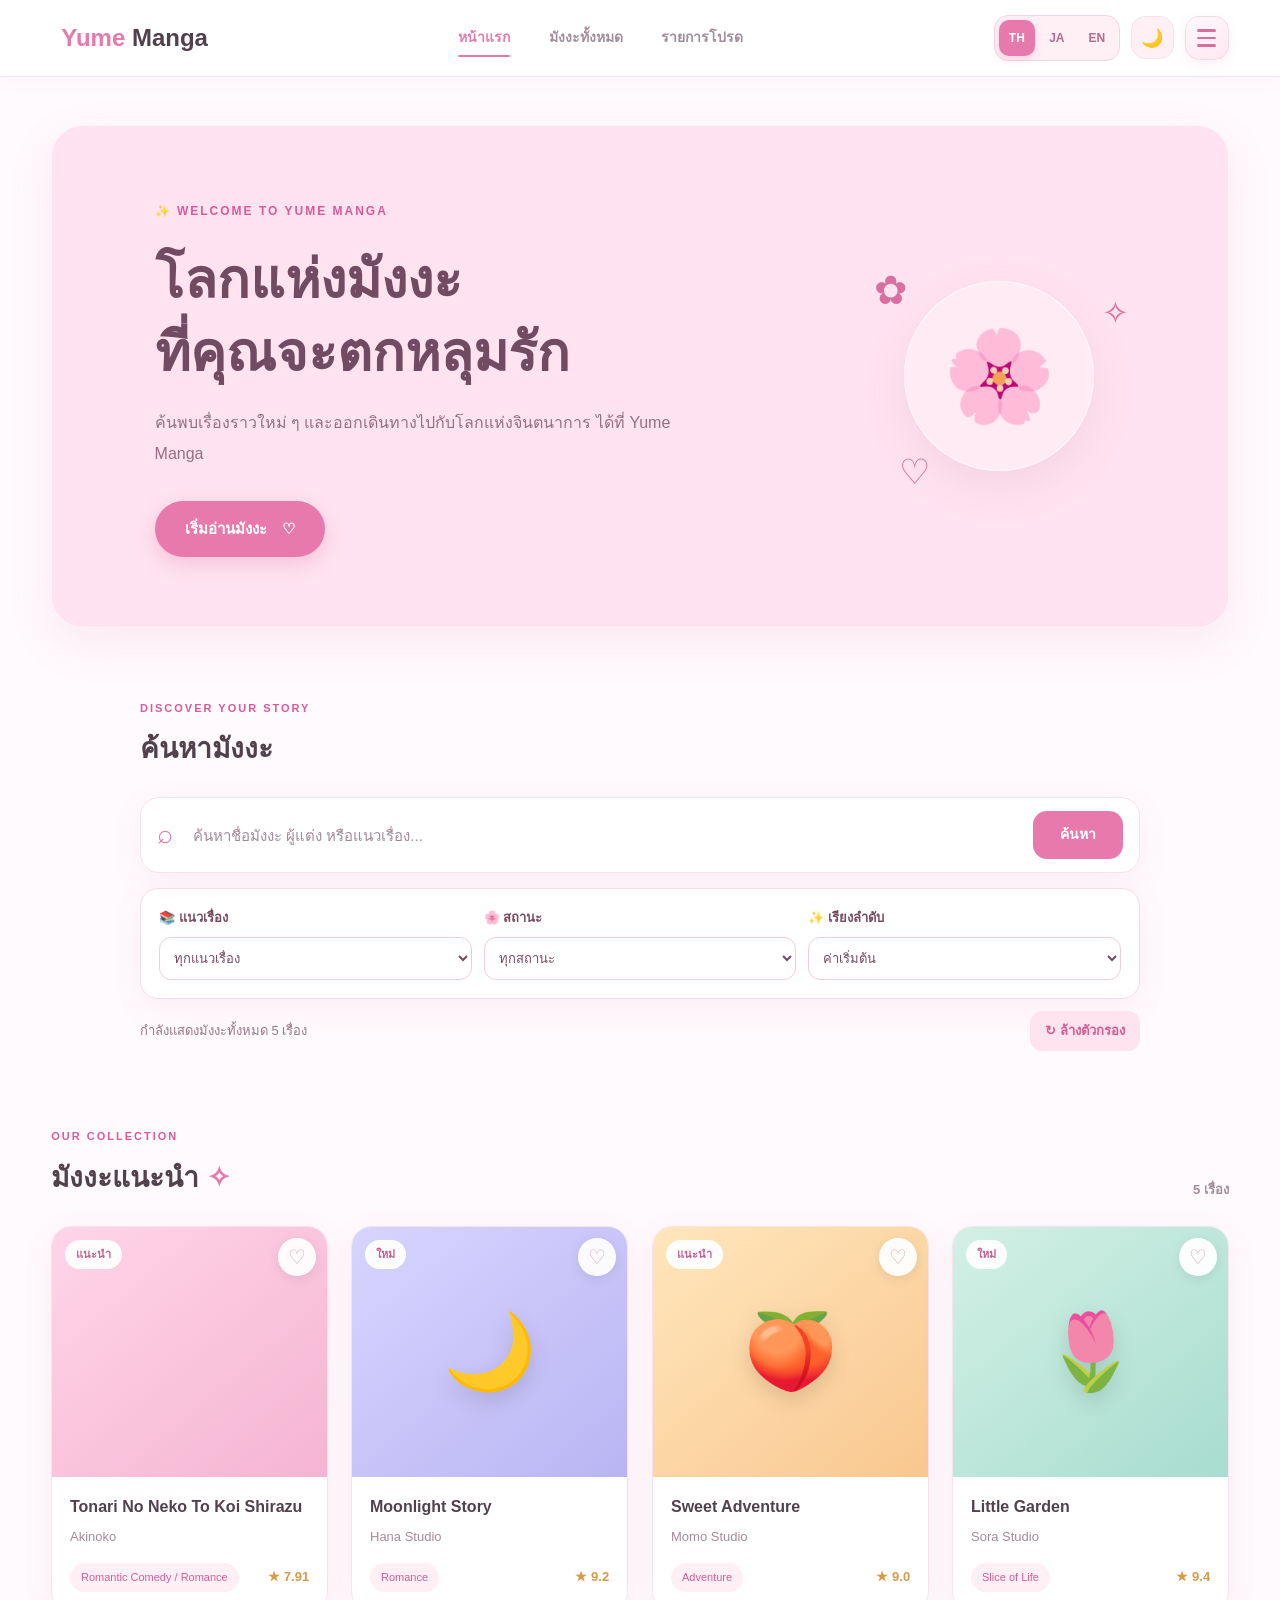
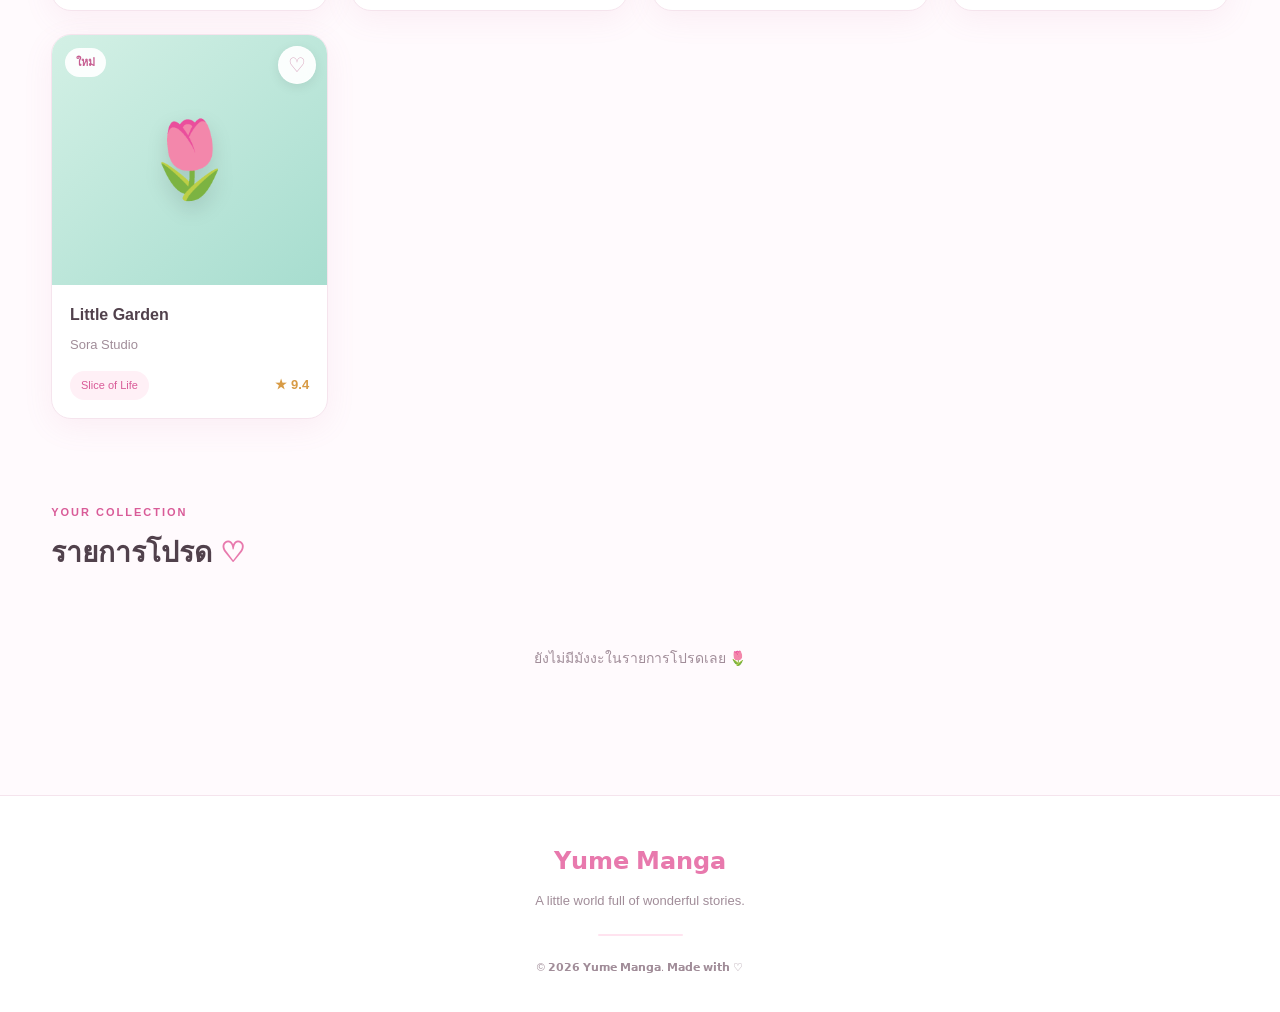
==== commit e22aad65: "Update index.html" ====
--- a/index.html
+++ b/index.html
@@ -1166,12 +1166,46 @@
     }
 
 
-    /* =================================
-       INITIAL
-    ================================= */
-
+    // =================================
+// INITIAL
+// =================================
+
+applyLanguage();
+
+window.addEventListener("pageshow", function () {
     applyLanguage();
+});
 
 })();
 </script>
-</body>+<!-- สคริปต์เปลี่ยนภาษาเดิม -->
+</script>
+
+<!-- โค้ด RESTORE LANGUAGE FROM URL ที่เพิ่ม -->
+<script>
+(function () {
+    const urlParams = new URLSearchParams(
+        window.location.search
+    );
+
+    const urlLanguage = urlParams.get("lang");
+    const supportedLanguages = ["th", "ja", "en"];
+
+    if (!supportedLanguages.includes(urlLanguage)) {
+        return;
+    }
+
+    localStorage.setItem("yumeLanguage", urlLanguage);
+
+    window.dispatchEvent(
+        new CustomEvent("yume-language-change", {
+            detail: {
+                language: urlLanguage
+            }
+        })
+    );
+})();
+</script>
+
+</body>
+</html>
--- a/style.css
+++ b/style.css
@@ -1843,4 +1843,68 @@
         opacity: 1 !important;
     }
 
-}+}
+/* =================================
+   YUME MANGA LANGUAGE SWITCHER
+================================= */
+
+.language-switcher {
+    display: flex;
+    align-items: center;
+    gap: 4px;
+    padding: 4px;
+    border-radius: 14px;
+    background: #fff0f6;
+    border: 1px solid #f5d5e5;
+}
+
+.language-switcher button {
+    min-width: 36px;
+    padding: 8px 7px;
+    border: none;
+    border-radius: 10px;
+    background: transparent;
+    color: #b66b91;
+    font-family: inherit;
+    font-size: 12px;
+    font-weight: bold;
+    cursor: pointer;
+    transition: .2s ease;
+}
+
+.language-switcher button.active {
+    background: #e879ad;
+    color: white;
+    box-shadow: 0 3px 8px rgba(232, 121, 173, .25);
+}
+
+.language-switcher button:active {
+    transform: scale(.95);
+}
+
+body.dark .language-switcher {
+    background: #382735;
+    border-color: rgba(255,255,255,.1);
+}
+
+body.dark .language-switcher button {
+    color: #ffc2dc;
+}
+
+body.dark .language-switcher button.active {
+    background: #d95b98;
+    color: white;
+}
+
+@media (max-width: 600px) {
+    .language-switcher {
+        gap: 2px;
+        padding: 3px;
+    }
+
+    .language-switcher button {
+        min-width: 32px;
+        padding: 8px 5px;
+        font-size: 11px;
+    }
+}
